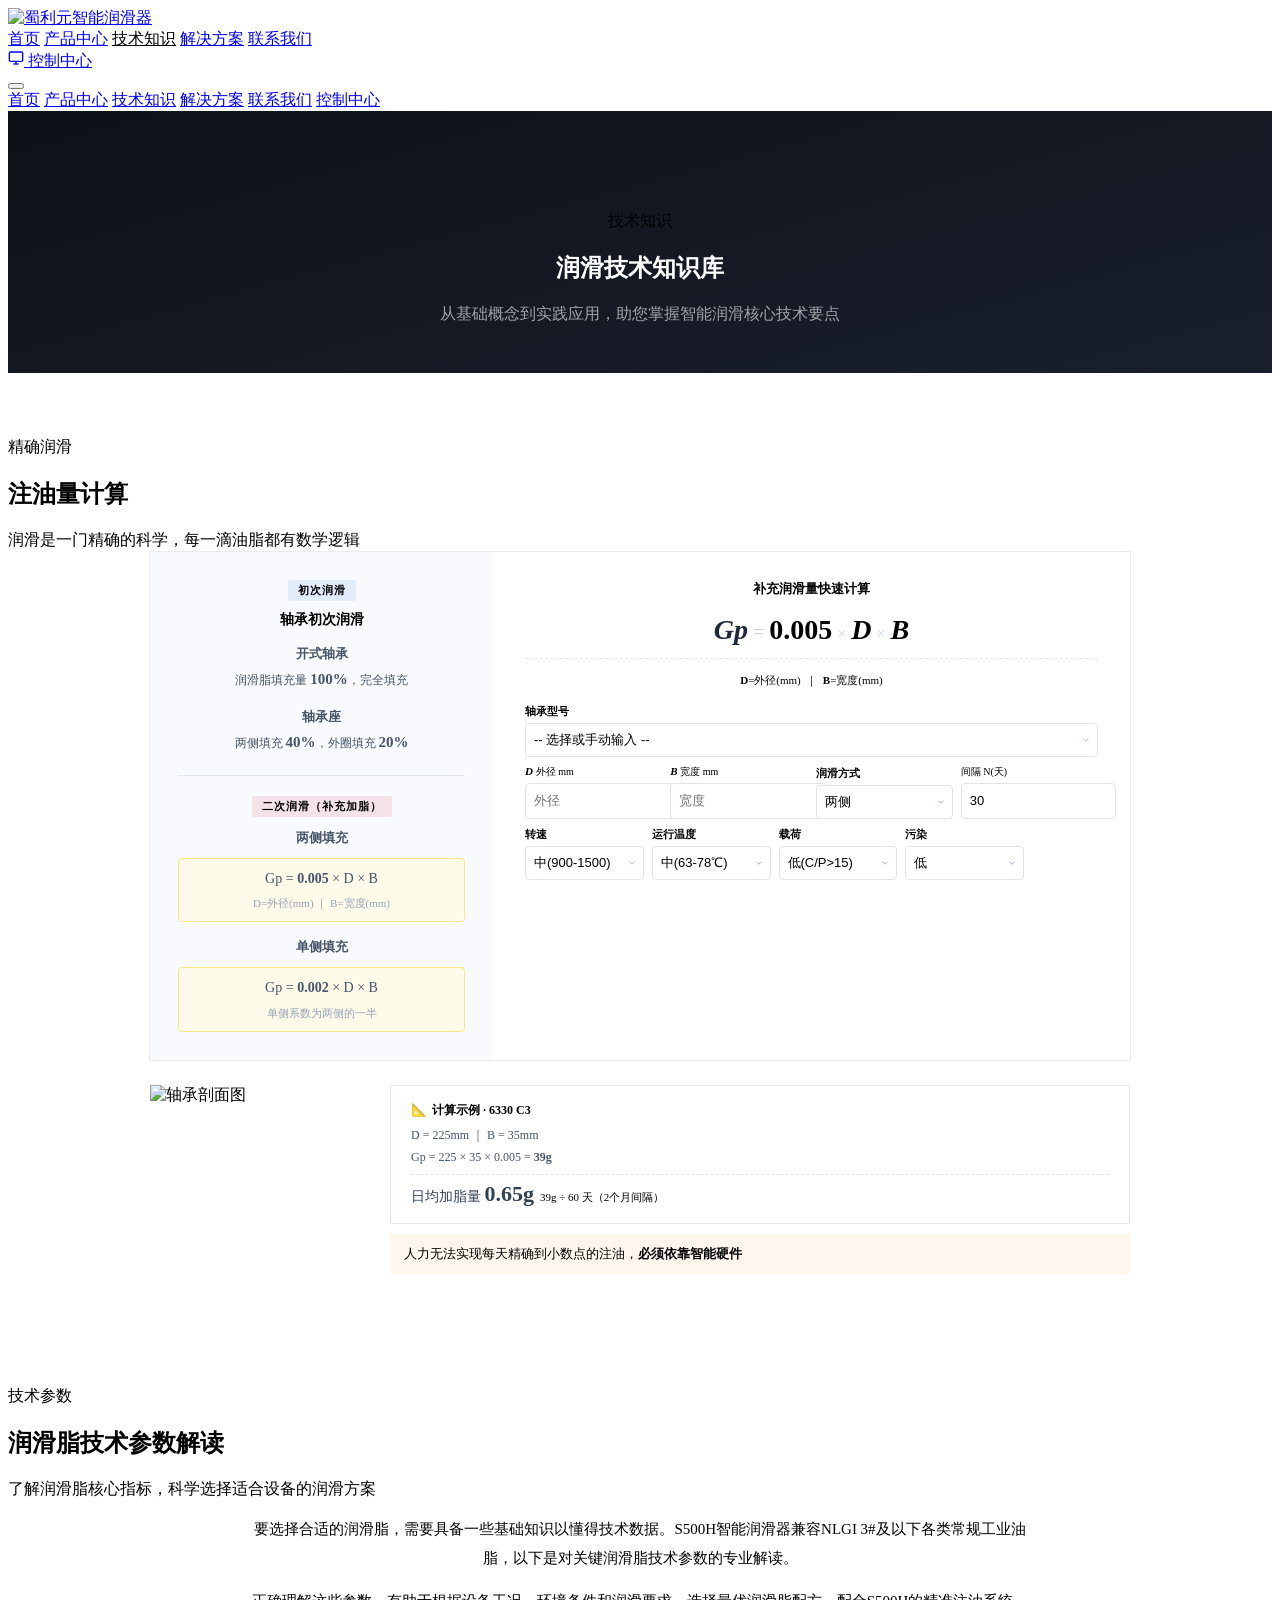
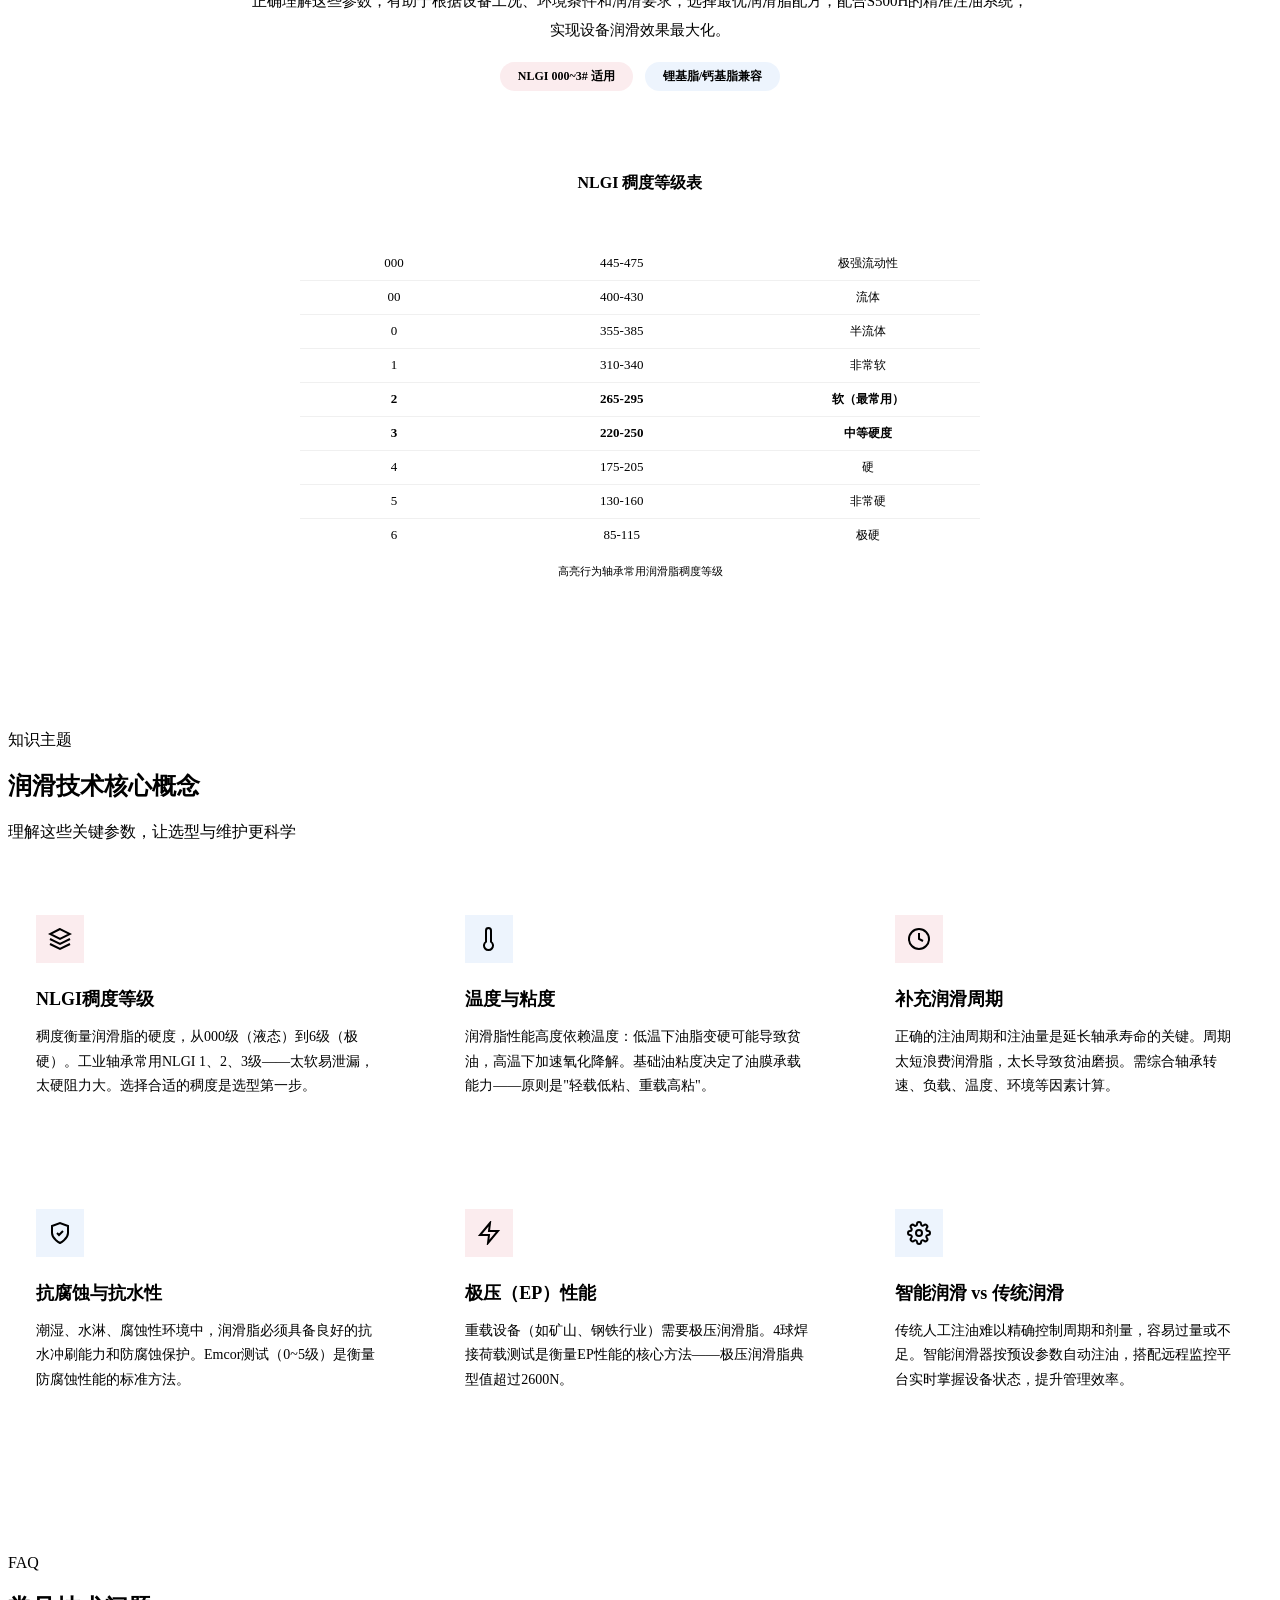
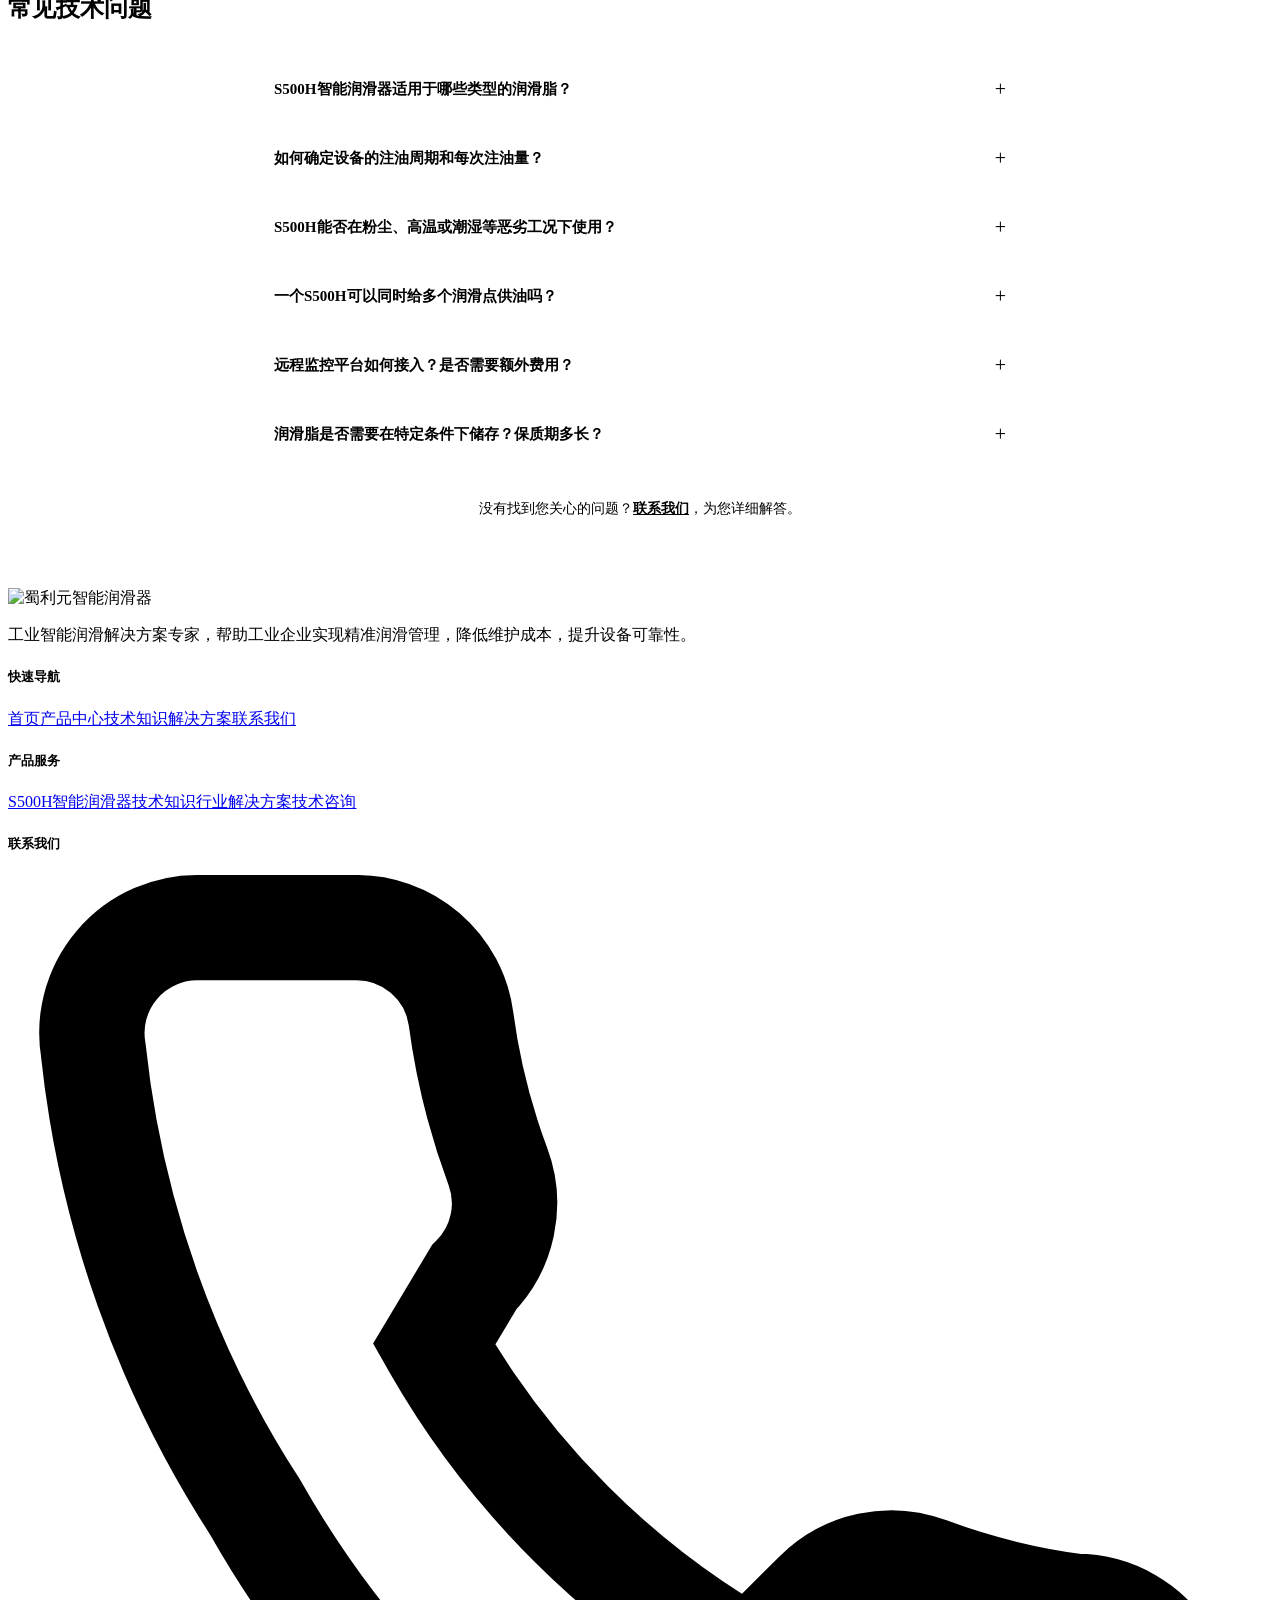
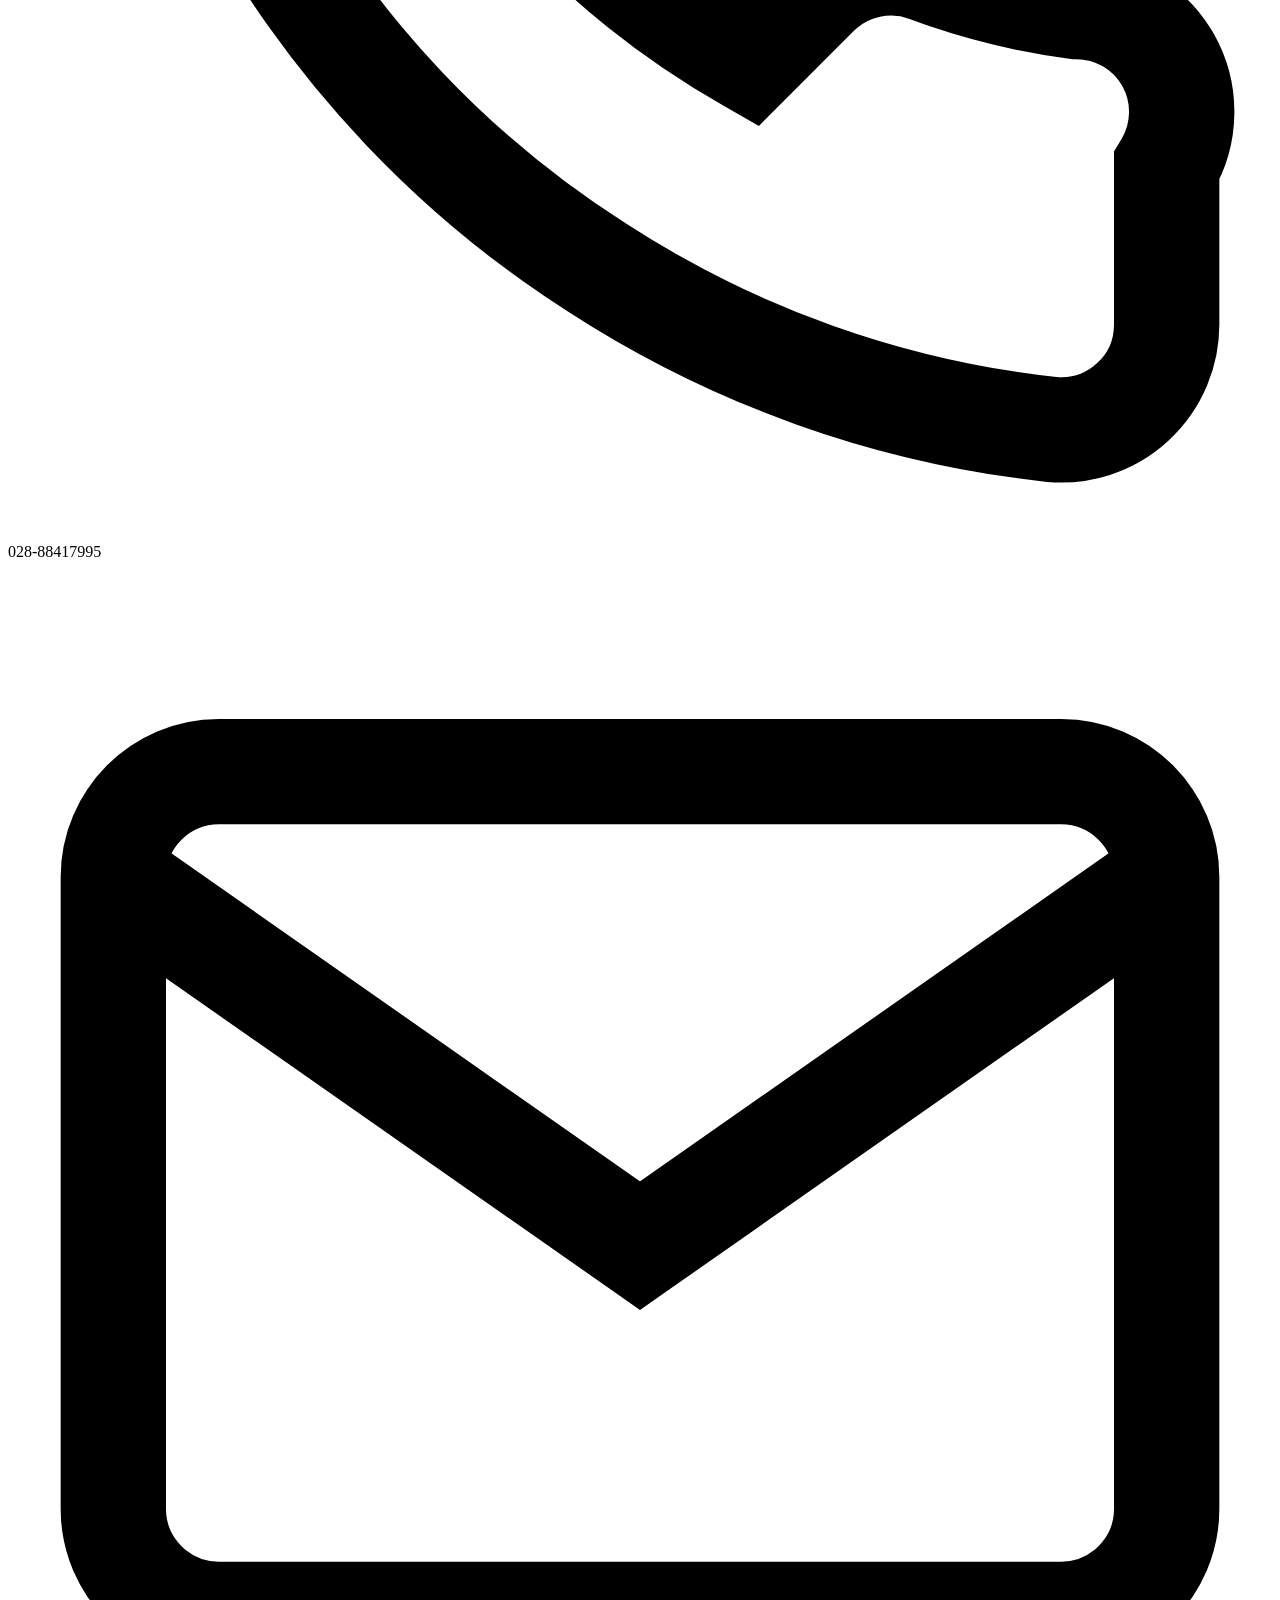
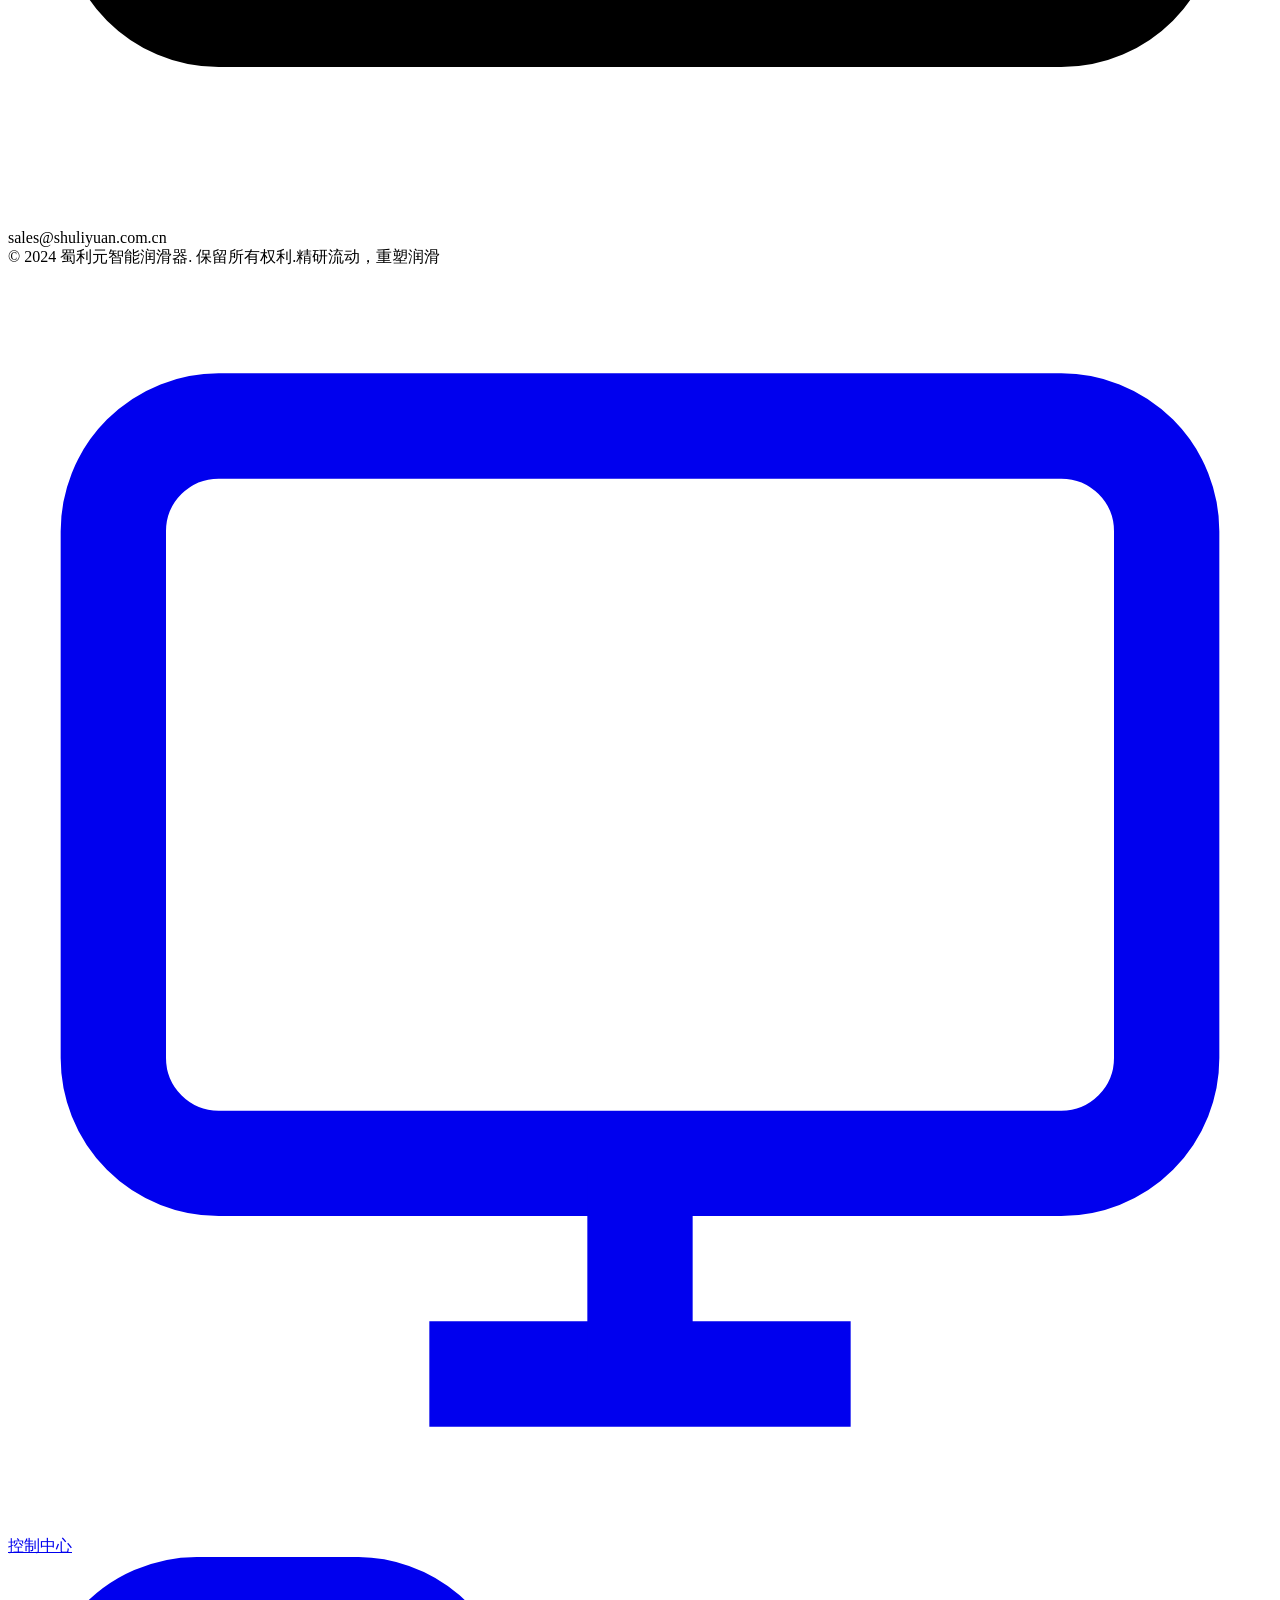
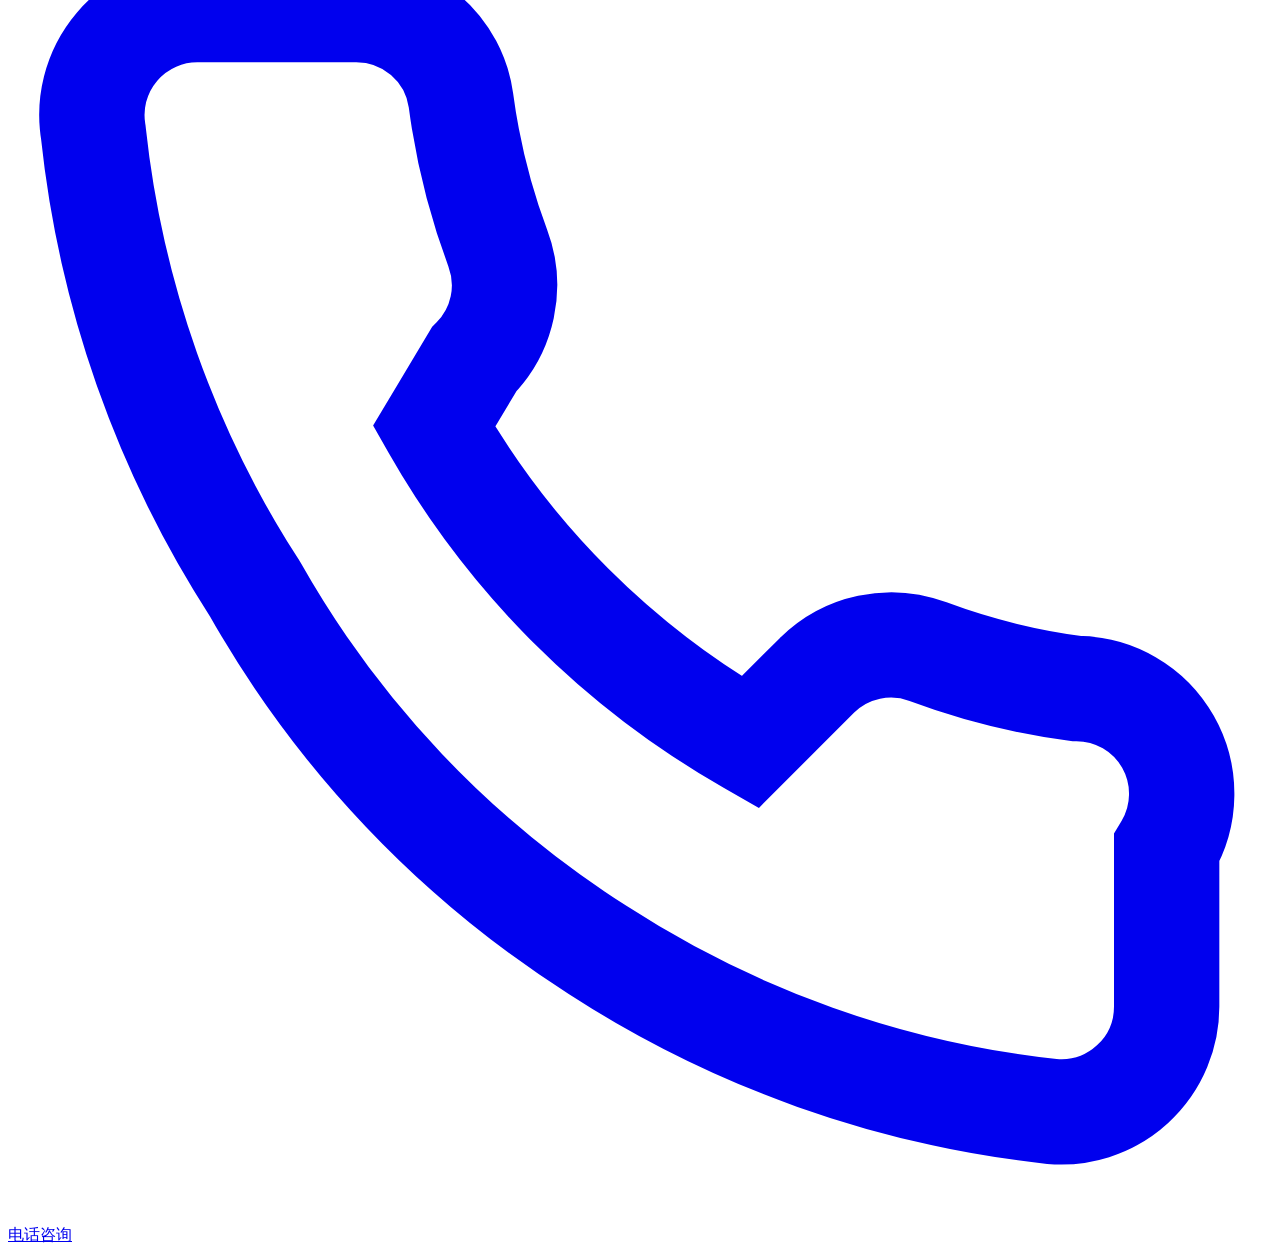
==== knowledge.html @ bf764354 "轴承润滑指导区域：文字排版居中优化，去除卡片样式" ====
<!DOCTYPE html>
<html lang="zh-CN">
<head>
  <meta charset="UTF-8">
  <meta name="viewport" content="width=device-width, initial-scale=1.0">
  <meta name="description" content="蜀利元技术知识 - 工业润滑技术参数解读、选型指南、维护要点，助您深入了解智能润滑">
  <title>技术知识 - 润滑技术解读 | 蜀利元</title>
  <link rel="stylesheet" href="assets/css/style.css">
  <link rel="icon" href="data:image/svg+xml,<svg xmlns='http://www.w3.org/2000/svg' viewBox='0 0 32 32'><rect width='32' height='32' rx='6' fill='%23C41230'/><text y='22' x='5' font-size='18' fill='white' font-weight='bold'>蜀</text></svg>">
  <style>
    .knowledge-hero {
      padding: 100px 0 48px;
      background: linear-gradient(165deg, #0D1117 0%, #1a1f2e 100%);
      text-align: center;
    }
    .knowledge-hero h1 { color: #fff; margin-bottom: 20px; }
    .knowledge-hero h1 span { color: var(--brand-red); }
    .knowledge-hero p { color: rgba(255,255,255,0.6); font-size: 16px; max-width: 600px; margin: 0 auto; }

    .knowledge-grid {
      display: grid;
      grid-template-columns: repeat(3, 1fr);
      gap: 24px;
      margin-top: 48px;
    }
    .knowledge-card {
      background: var(--bg-white);
      border: 1.5px solid var(--border-color);
      border-radius: var(--radius-lg);
      padding: 36px 28px;
      transition: all 300ms;
    }
    .knowledge-card:hover {
      transform: translateY(-4px);
      box-shadow: var(--shadow-lg);
      border-color: transparent;
    }
    .kc-icon {
      width: 48px;
      height: 48px;
      border-radius: var(--radius-md);
      display: flex;
      align-items: center;
      justify-content: center;
      margin-bottom: 20px;
      font-size: 20px;
    }
    .kc-icon.red { background: rgba(196,18,48,0.08); color: var(--brand-red); }
    .kc-icon.blue { background: rgba(30,111,222,0.08); color: var(--brand-blue); }
    .knowledge-card h4 { font-size: 18px; margin-bottom: 10px; }
    .knowledge-card p { font-size: 14px; color: var(--text-muted); line-height: 1.75; }

    .faq-list {
      max-width: 780px;
      margin: 48px auto 0;
    }
    .faq-item {
      background: var(--bg-white);
      border: 1px solid var(--border-color);
      border-radius: var(--radius-md);
      margin-bottom: 10px;
      overflow: hidden;
    }
    .faq-q {
      padding: 18px 24px;
      font-weight: 600;
      font-size: 15px;
      cursor: pointer;
      display: flex;
      align-items: center;
      justify-content: space-between;
      user-select: none;
    }
    .faq-q::after {
      content: '+';
      font-size: 20px;
      color: var(--brand-red);
      font-weight: 400;
      transition: transform 300ms;
    }
    .faq-item.open .faq-q::after { content: '\2212'; }
    .faq-a {
      max-height: 0;
      overflow: hidden;
      transition: max-height 400ms ease, padding 400ms ease;
    }
    .faq-item.open .faq-a { max-height: 300px; padding: 0 24px 20px; }
    .faq-a p { font-size: 14px; color: var(--text-muted); line-height: 1.8; }

    /* 注油量计算 */
    .precision-section { padding: 64px 0 56px; background: var(--bg-white); }
    
    /* === 精准润滑主卡片 === */
    .precision-master {
      max-width: 980px; margin: 0 auto 24px;
      background: #FFF; border: 1px solid #E8ECF2;
      border-radius: var(--radius-lg); overflow: hidden;
      display: grid; grid-template-columns: 35% 1fr;
    }
    /* 左栏：理论区（初次+二次） */
    .pm-theory {
      background: #F8FAFD; padding: 28px 28px;
      display: flex; flex-direction: column; gap: 20px;
    }
    .pm-theory-block { text-align: center; }
    .pm-theory-block .pm-badge {
      display: inline-block; font-size: 11px; font-weight: 700; letter-spacing: 1px;
      padding: 3px 10px; border-radius: 3px; margin-bottom: 10px;
    }
    .pm-badge.blue { background: rgba(30,111,222,0.10); color: var(--brand-blue); }
    .pm-badge.red { background: rgba(196,18,48,0.10); color: var(--brand-red); }
    .pm-theory-block h4 { font-size: 14px; margin: 0 0 14px; color: var(--text-primary); font-weight: 700; }
    .pm-item {
      margin-bottom: 14px; text-align: center;
    }
    .pm-item:last-child { margin-bottom: 0; }
    .pm-dot { display: none; }
    .pm-dot.blue { background: var(--brand-blue); }
    .pm-dot.red { background: var(--brand-red); }
    .pm-item-content { font-size: 12px; color: #475569; line-height: 1.75; }
    .pm-item-content strong { color: var(--text-primary); font-size: 13px; }
    .pm-percent { font-weight: 800; font-size: 15px; }
    .pm-percent.blue { color: var(--brand-blue); }
    .pm-percent.red { color: var(--brand-red); }
    .pm-formula-mini {
      background: #FFFBEB; border: 1px solid #FDE68A;
      border-radius: 4px; padding: 8px 10px; margin: 8px 0 0;
    }
    .pm-formula-mini .m-eq {
      font-family: 'Georgia','Times New Roman',serif; font-size: 14px;
      color: var(--text-primary); margin-bottom: 3px; text-align: center;
    }
    .pm-formula-mini .m-eq span { font-weight: 700; }
    .pm-formula-mini .m-eq .mc { color: var(--brand-red); }
    .pm-formula-mini .m-note { font-size: 11px; color: #94A3B8; text-align: center; }
    .pm-sep { height: 1px; background: #E2E8F0; }

    /* 右栏：计算器 */
    .pm-calc { padding: 28px 32px; }
    .pm-calc .pm-ctitle {
      font-size: 13px; font-weight: 700; color: var(--text-primary);
      margin-bottom: 16px; text-align: center;
    }
    .pm-calc .pm-ctitle span { color: var(--brand-red); }
    .pm-formula {
      display: flex; align-items: baseline; justify-content: center; gap: 5px;
      margin-bottom: 14px; padding-bottom: 12px;
      border-bottom: 1px dashed #E2E8F0;
    }
    .pm-formula .fv {
      font-size: 28px; font-weight: 800; font-family: 'Georgia','Times New Roman',serif;
      font-style: italic; line-height: 1; color: #1E293B;
    }
    .pm-formula .feq { font-size: 20px; color: #CBD5E1; font-weight: 300; }
    .pm-formula .fco { font-size: 28px; font-weight: 800; color: var(--brand-red); font-family: 'Georgia','Times New Roman',serif; }
    .pm-formula .fmu { font-size: 16px; color: #CBD5E1; font-weight: 300; }
    .pm-flabel { font-size: 11px; color: var(--text-muted); text-align: center; margin-bottom: 16px; }
    .pm-flabel i { font-style: normal; font-weight: 700; }
    .pm-flabel .i-d { color: var(--brand-red); }
    .pm-flabel .i-b { color: var(--brand-blue); }
    .pm-calc .calc-row {
      display: flex; gap: 8px; align-items: flex-end; margin-bottom: 8px;
    }
    .pm-calc .calc-field { flex: 1; min-width: 0; }
    .pm-calc .calc-field.wide { flex: 2; }
    .pm-calc .calc-field label {
      display: block; font-size: 11px; font-weight: 600; color: var(--text-secondary);
      margin-bottom: 4px; white-space: nowrap;
    }
    .pm-calc .calc-field label .calc-var { font-style: italic; font-family: 'Georgia','Times New Roman',serif; }
    .pm-calc .calc-var-d { color: var(--brand-red); }
    .pm-calc .calc-var-b { color: var(--brand-blue); }
    .pm-calc .calc-unit { font-size: 10px; color: var(--text-muted); font-weight: 400; }
    .pm-calc .calc-input, .pm-calc .calc-select {
      width: 100%; height: 34px; padding: 0 8px;
      border: 1.5px solid #E0E4EA; border-radius: 4px;
      font-size: 13px; color: var(--text-primary); outline: none;
      transition: border-color 200ms; background: #fff;
      -webkit-appearance: none; appearance: none;
    }
    .pm-calc .calc-select { cursor: pointer; background-image: url("data:image/svg+xml,%3Csvg xmlns='http://www.w3.org/2000/svg' width='10' height='10' viewBox='0 0 24 24' fill='none' stroke='%2394A3B8' stroke-width='2'%3E%3Cpolyline points='6 9 12 15 18 9'/%3E%3C/svg%3E"); background-repeat: no-repeat; background-position: right 6px center; padding-right: 22px; }
    .pm-calc .calc-input:focus, .pm-calc .calc-select:focus { border-color: var(--brand-blue); }
    .pm-calc .calc-input.input-d:focus { border-color: var(--brand-red); }
    .pm-calc .calc-btn {
      height: 34px; padding: 0 20px;
      background: var(--brand-red); color: #fff; border-radius: 4px;
      font-size: 13px; font-weight: 700; cursor: pointer; border: none;
      transition: opacity 200ms; flex-shrink: 0;
    }
    .pm-calc .calc-btn:hover { opacity: 0.9; }
    .pm-calc .calc-result-grid {
      display: grid; grid-template-columns: repeat(3, 1fr); gap: 6px;
      opacity: 0; transform: translateY(6px); transition: all 300ms;
    }
    .pm-calc .calc-result-grid.show { opacity: 1; transform: translateY(0); }
    .pm-calc .calc-res-card {
      background: #F0FDF4; border: 1px solid #BBF7D0;
      border-radius: 4px; padding: 8px 10px; text-align: center;
    }
    .pm-calc .calc-res-card.highlight { background: rgba(196,18,48,0.05); border-color: rgba(196,18,48,0.2); }
    .pm-calc .calc-res-val { font-size: 16px; font-weight: 800; color: #166534; line-height: 1.2; }
    .pm-calc .calc-res-card.highlight .calc-res-val { color: var(--brand-red); }
    .pm-calc .calc-res-label { font-size: 10px; color: var(--text-muted); margin-top: 2px; }
    .pm-calc .calc-res-full {
      display: flex; align-items: center; gap: 10px;
      background: #FFF7ED; border: 1px solid #FED7AA;
      border-radius: 4px; padding: 10px 14px; margin-top: 6px;
    }
    .pm-calc .calc-res-full .calc-res-val { font-size: 18px; color: #C2410C; }

    /* 底部视觉行 */
    .preview-row {
      max-width: 980px; margin: 20px auto 0;
      display: grid; grid-template-columns: 220px 1fr; gap: 20px; align-items: start;
    }
    .preview-row .bearing-img { width: 100%; height: auto; border-radius: var(--radius-md); }
    .preview-info { display: flex; flex-direction: column; gap: 10px; }
    .example-detail {
      background: #FFF; border: 1px solid #E2E8F0;
      border-radius: var(--radius-md); padding: 16px 20px;
    }
    .example-detail .ed-title {
      font-size: 12px; font-weight: 700; color: var(--brand-blue);
      margin-bottom: 6px; display: flex; align-items: center; gap: 5px;
    }
    .ed-title::before { content: '📐'; font-size: 13px; }
    .ed-step {
      font-size: 12px; color: #475569; line-height: 1.7;
      margin-bottom: 2px;
    }
    .ed-step .ed-val { font-weight: 800; color: var(--brand-red); }
    .ed-result {
      margin-top: 6px; padding-top: 6px;
      border-top: 1px dashed #E2E8F0;
      display: flex; align-items: baseline; gap: 6px;
    }
    .ed-result .ed-main { font-size: 14px; color: #334155; }
    .ed-result .ed-main strong { font-size: 22px; font-weight: 800; color: var(--brand-red); }
    .ed-result .ed-sub { font-size: 11px; color: var(--text-muted); }
    .precision-conclusion {
      font-size: 13px; color: var(--text-muted); line-height: 1.6; margin: 0;
      padding: 10px 14px;
      background: #FFF7ED; border-radius: var(--radius-sm);
      border-left: 3px solid var(--brand-red);
    }
    .precision-conclusion span { color: var(--brand-red); font-weight: 700; }

    /* 移动端 */
    @media(max-width:768px){
      .precision-section { padding: 48px 0; }
      .precision-master { grid-template-columns: 1fr; }
      .pm-theory { padding: 20px 18px; display: grid; grid-template-columns: 1fr 1fr; gap: 16px; }
      .pm-sep { display: none; }
      .pm-calc { padding: 18px 16px; }
      .pm-formula .fv, .pm-formula .fco { font-size: 22px; }
      .pm-formula .feq { font-size: 16px; }
      .pm-formula .fmu { font-size: 13px; }
      .preview-row { grid-template-columns: 1fr; gap: 14px; }
      .preview-row .bearing-img { max-width: 200px; margin: 0 auto; }
      .knowledge-grid { grid-template-columns: 1fr; }
      .knowledge-hero { padding: 100px 0 56px; }
      .nlgi-table-wrap { padding: 22px; }
    }
    @media(max-width:640px){
      .precision-section { padding: 40px 0; }
      .pm-theory { grid-template-columns: 1fr; }
      .pm-calc { padding: 16px 12px; }
      .pm-formula .fv, .pm-formula .fco { font-size: 20px; }
      .pm-formula .feq { font-size: 14px; }
      .pm-formula .fmu { font-size: 12px; }
      .grease-intro-text { text-align: left; font-size: 14px; }
      .nlgi-table-wrap { padding: 18px; }
      .nlgi-table { font-size: 12px; }
      .nlgi-table th, .nlgi-table td { padding: 6px 4px; }
      .pm-calc .calc-row { flex-wrap: wrap; gap: 6px; }
      .pm-calc .calc-field { min-width: calc(50% - 3px); }
      .pm-calc .calc-field.wide { min-width: 100%; }
      .pm-calc .calc-btn { width: 100%; margin-top: 2px; }
      .pm-calc .calc-result-grid { grid-template-columns: repeat(2, 1fr); }
      .pm-calc .calc-res-full { flex-direction: column; gap: 3px; text-align: center; }
    }

    /* 润滑脂技术参数解读 */
    .grease-knowledge-section { padding: 56px 0; background: var(--bg-white); }
    .grease-intro-wrap {
      max-width: 780px; margin: 0 auto;
    }
    .grease-intro-text { font-size: 15px; color: var(--text-muted); line-height: 1.9; text-align: center; }
    .grease-intro-text p { margin-bottom: 10px; }
    .grease-intro-text p:last-of-type { margin-bottom: 0; }
    .grease-tags-row {
      display: flex; justify-content: center; gap: 12px; flex-wrap: wrap;
      margin-top: 18px;
    }
    .grease-tag {
      font-size: 12px; font-weight: 600; padding: 6px 18px; border-radius: 20px;
    }
    .grease-tag.red { color: var(--brand-red); background: rgba(196,18,48,0.08); }
    .grease-tag.blue { color: var(--brand-blue); background: rgba(30,111,222,0.08); }
    .nlgi-table-wrap {
      max-width: 680px; margin: 32px auto 0;
      background: var(--bg-gray);
      border-radius: var(--radius-lg);
      padding: 28px;
      box-shadow: var(--shadow-sm);
    }
    .nlgi-table-wrap h4 { font-size: 16px; margin-bottom: 16px; text-align: center; color: var(--text-primary); }
    .nlgi-table { width: 100%; border-collapse: collapse; font-size: 13px; }
    .nlgi-table th { background: var(--brand-red); color: white; padding: 10px 8px; text-align: center; font-weight: 700; font-size: 12px; }
    .nlgi-table th:first-child { border-radius: 6px 0 0 0; }
    .nlgi-table th:last-child { border-radius: 0 6px 0 0; }
    .nlgi-table td { padding: 8px; text-align: center; border-bottom: 1px solid rgba(0,0,0,0.06); background: white; }
    .nlgi-table tr:last-child td { border-bottom: none; }
    .nlgi-table tr:last-child td:first-child { border-radius: 0 0 0 6px; }
    .nlgi-table tr:last-child td:last-child { border-radius: 0 0 6px 0; }
    .nlgi-table .nlgi-highlight { background: rgba(196,18,48,0.06); font-weight: 700; color: var(--brand-red); }
    .nlgi-table .nlgi-appearance { font-size: 12px; color: var(--text-muted); }

    /* 板块间距收紧 */
    .section-pad { padding: 56px 0; }
    .knowledge-grid { margin-top: 36px; }
    .faq-list { margin-top: 36px; }
    @media(max-width:767px){
      .section-pad { padding: 40px 0; }
      .grease-knowledge-section { padding: 36px 0; }
    }
  </style>
</head>
<body>

<div class="scroll-progress" id="scrollProgress"></div>

<!-- ===== 导航栏 ===== -->
<nav class="navbar" id="navbar">
  <div class="navbar-inner">
    <a href="index.html" class="navbar-logo">
      <img src="assets/images/logo.png" alt="蜀利元智能润滑器" class="logo-img" height="40">
    </a>
    <nav class="navbar-nav">
      <a href="index.html" class="nav-link">首页</a>
      <a href="products.html" class="nav-link">产品中心</a>
      <a href="knowledge.html" class="nav-link" style="color:var(--brand-red)">技术知识</a>
      <a href="solutions.html" class="nav-link">解决方案</a>
      <a href="contact.html" class="nav-link">联系我们</a>
    </nav>
    <div class="navbar-cta">
      <a href="http://shuliyuan.com.cn/" target="_blank" class="btn btn-primary">
        <svg width="16" height="16" viewBox="0 0 24 24" fill="none" stroke="currentColor" stroke-width="2"><rect x="2" y="3" width="20" height="14" rx="2"/><line x1="8" y1="21" x2="16" y2="21"/><line x1="12" y1="17" x2="12" y2="21"/></svg>
        控制中心
      </a>
    </div>
    <button class="hamburger" id="hamburger" aria-label="菜单">
      <span></span><span></span><span></span>
    </button>
  </div>
</nav>

<div class="mobile-menu" id="mobileMenu">
  <a href="index.html" class="nav-link">首页</a>
  <a href="products.html" class="nav-link">产品中心</a>
  <a href="knowledge.html" class="nav-link">技术知识</a>
  <a href="solutions.html" class="nav-link">解决方案</a>
  <a href="contact.html" class="nav-link">联系我们</a>
  <a href="http://shuliyuan.com.cn/" target="_blank" class="btn btn-primary">控制中心</a>
</div>

<!-- ===== Hero ===== -->
<section class="knowledge-hero">
  <div class="container">
    <span class="section-label" style="color:var(--brand-red)">技术知识</span>
    <h1>润滑技术<span>知识库</span></h1>
    <p>从基础概念到实践应用，助您掌握智能润滑核心技术要点</p>
  </div>
</section>

<!-- ===== 精确润滑科学 ===== -->
<section class="precision-section">
  <div class="container">
    <div class="section-header fade-up">
      <span class="section-label">精确润滑</span>
      <h2 class="section-title">注油量<span>计算</span></h2>
      <div class="section-divider" style="margin:20px auto 20px"></div>
      <p class="section-subtitle" style="margin:0 auto">润滑是一门精确的科学，每一滴油脂都有数学逻辑</p>
    </div>
    <!-- 主卡片：理论（左）+ 计算器（右） -->
    <div class="precision-master fade-up">
      <!-- 左栏：理论区 -->
      <div class="pm-theory">
        <div class="pm-theory-block">
          <span class="pm-badge blue">初次润滑</span>
          <h4>轴承初次润滑</h4>
          <div class="pm-item">
            <span class="pm-dot blue"></span>
            <div class="pm-item-content">
              <strong>开式轴承</strong><br>
              润滑脂填充量 <span class="pm-percent blue">100%</span>，完全填充
            </div>
          </div>
          <div class="pm-item">
            <span class="pm-dot blue"></span>
            <div class="pm-item-content">
              <strong>轴承座</strong><br>
              两侧填充 <span class="pm-percent blue">40%</span>，外圈填充 <span class="pm-percent blue">20%</span>
            </div>
          </div>
        </div>
        <div class="pm-sep"></div>
        <div class="pm-theory-block">
          <span class="pm-badge red">二次润滑（补充加脂）</span>
          <div class="pm-item">
            <span class="pm-dot red"></span>
            <div class="pm-item-content">
              <strong>两侧填充</strong>
              <div class="pm-formula-mini">
                <div class="m-eq">Gp = <span class="mc">0.005</span> &times; D &times; B</div>
                <div class="m-note">D=外径(mm) ｜ B=宽度(mm)</div>
              </div>
            </div>
          </div>
          <div class="pm-item">
            <span class="pm-dot red"></span>
            <div class="pm-item-content">
              <strong>单侧填充</strong>
              <div class="pm-formula-mini">
                <div class="m-eq">Gp = <span class="mc">0.002</span> &times; D &times; B</div>
                <div class="m-note">单侧系数为两侧的一半</div>
              </div>
            </div>
          </div>
        </div>
      </div>
      <!-- 右栏：计算器 -->
      <div class="pm-calc">
        <div class="pm-ctitle">补充润滑量<span>快速计算</span></div>
        <div class="pm-formula">
          <span class="fv">Gp</span>
          <span class="feq">=</span>
          <span class="fco">0.005</span>
          <span class="fmu">&times;</span>
          <span class="fv" style="color:var(--brand-red)">D</span>
          <span class="fmu">&times;</span>
          <span class="fv" style="color:var(--brand-blue)">B</span>
        </div>
        <p class="pm-flabel"><i class="i-d">D</i>=外径(mm) &nbsp;｜&nbsp; <i class="i-b">B</i>=宽度(mm)</p>
        <div class="calc-row">
          <div class="calc-field wide">
            <label>轴承型号</label>
            <select class="calc-select" id="calcModel" onchange="onModelChange()">
              <option value="">-- 选择或手动输入 --</option>
            </select>
          </div>
        </div>
        <div class="calc-row">
          <div class="calc-field">
            <label><span class="calc-var calc-var-d">D</span> <span class="calc-unit">外径 mm</span></label>
            <input type="number" class="calc-input input-d" id="calcD" placeholder="外径" min="1" step="0.1" oninput="calcGrease()">
          </div>
          <div class="calc-field">
            <label><span class="calc-var calc-var-b">B</span> <span class="calc-unit">宽度 mm</span></label>
            <input type="number" class="calc-input input-b" id="calcB" placeholder="宽度" min="1" step="0.1" oninput="calcGrease()">
          </div>
          <div class="calc-field">
            <label>润滑方式</label>
            <select class="calc-select" id="calcMethod" onchange="calcGrease()">
              <option value="both">两侧</option>
              <option value="one">单侧</option>
            </select>
          </div>
          <div class="calc-field">
            <label><span class="calc-unit">间隔 N(天)</span></label>
            <input type="number" class="calc-input" id="calcN" value="30" min="1" step="1" oninput="calcGrease()">
          </div>
        </div>
        <div class="calc-row">
          <div class="calc-field">
            <label>转速</label>
            <select class="calc-select" id="calcRPM" onchange="calcGrease()">
              <option value="低">低(&lt;900)</option>
              <option value="中" selected>中(900-1500)</option>
              <option value="高">高(1500-2000)</option>
              <option value="很高">很高(&gt;2000)</option>
            </select>
          </div>
          <div class="calc-field">
            <label>运行温度</label>
            <select class="calc-select" id="calcTemp" onchange="calcGrease()">
              <option value="低">低(47-63℃)</option>
              <option value="中" selected>中(63-78℃)</option>
              <option value="高">高(78-93℃)</option>
              <option value="超高">超高(93-107℃)</option>
            </select>
          </div>
          <div class="calc-field">
            <label>载荷</label>
            <select class="calc-select" id="calcLoad" onchange="calcGrease()">
              <option value="低" selected>低(C/P&gt;15)</option>
              <option value="中">中(C/P=8-15)</option>
              <option value="高">高(C/P=4-8)</option>
              <option value="很高">很高(C/P&lt;4)</option>
            </select>
          </div>
          <div class="calc-field">
            <label>污染</label>
            <select class="calc-select" id="calcContam" onchange="calcGrease()">
              <option value="低" selected>低</option>
              <option value="中">中</option>
              <option value="高">高</option>
            </select>
          </div>
          <button class="calc-btn" onclick="calcGrease()">计算</button>
        </div>
        <div class="calc-result-grid" id="calcResultGrid">
          <div class="calc-res-card highlight">
            <div class="calc-res-val" id="calcGpVal">—</div>
            <div class="calc-res-label">每次加脂 Gp (g)</div>
          </div>
          <div class="calc-res-card">
            <div class="calc-res-val" id="calcCoefVal">—</div>
            <div class="calc-res-label">总修正系数</div>
          </div>
          <div class="calc-res-card">
            <div class="calc-res-val" id="calcDailyVal">—</div>
            <div class="calc-res-label">日用量 (g/天)</div>
          </div>
        </div>
        <div class="calc-res-full" id="calcMonthlyRow" style="display:none">
          <span style="font-size:11px;color:var(--text-muted)">建议间隔 <strong id="calcSuggestN" style="color:#C2410C">—</strong>天 ｜ 月用量</span>
          <span class="calc-res-val" id="calcMonthlyVal">—</span> <span style="font-size:11px;color:var(--text-muted)">g/月 (按 <strong id="calcDaysVal">30</strong> 天)</span>
        </div>
      </div>
    </div>
    <!-- 底部：示意图 + 示例 + 结论 -->
    <div class="preview-row fade-up">
      <img src="assets/images/bearing-cross-section.png" alt="轴承剖面图" class="bearing-img">
      <div class="preview-info">
        <div class="example-detail">
          <div class="ed-title">计算示例 · 6330 C3</div>
          <div class="ed-step">D = 225mm ｜ B = 35mm</div>
          <div class="ed-step">Gp = 225 &times; 35 &times; 0.005 = <span class="ed-val">39g</span></div>
          <div class="ed-result">
            <div class="ed-main">日均加脂量 <strong>0.65g</strong></div>
            <div class="ed-sub">39g &divide; 60 天（2个月间隔）</div>
          </div>
        </div>
        <p class="precision-conclusion">人力无法实现每天精确到小数点的注油，<span>必须依靠智能硬件</span></p>
      </div>
    </div>
  </div>
</section>

<!-- ===== 润滑脂技术参数解读 ===== -->
<section class="grease-knowledge-section" style="background:var(--bg-gray)">
  <div class="container">
    <div class="section-header fade-up">
      <span class="section-label">技术参数</span>
      <h2 class="section-title">润滑脂<span>技术参数解读</span></h2>
      <div class="section-divider" style="margin:20px auto 20px"></div>
      <p class="section-subtitle" style="margin:0 auto">了解润滑脂核心指标，科学选择适合设备的润滑方案</p>
    </div>

    <!-- 引言 + NLGI稠度表 -->
    <div class="grease-intro-wrap fade-up">
      <div class="grease-intro-text">
        <p>要选择合适的润滑脂，需要具备一些基础知识以懂得技术数据。S500H智能润滑器兼容NLGI 3#及以下各类常规工业油脂，以下是对关键润滑脂技术参数的专业解读。</p>
        <p>正确理解这些参数，有助于根据设备工况、环境条件和润滑要求，选择最优润滑脂配方，配合S500H的精准注油系统，实现设备润滑效果最大化。</p>
      </div>
      <div class="grease-tags-row">
        <span class="grease-tag red">NLGI 000~3# 适用</span>
        <span class="grease-tag blue">锂基脂/钙基脂兼容</span>
      </div>
    </div>
    <div class="nlgi-table-wrap fade-up">
      <h4>NLGI 稠度等级表</h4>
      <table class="nlgi-table">
        <thead>
          <tr>
            <th>NLGI 编号</th>
            <th>针入度 (10⁻¹mm)</th>
            <th>外观状态</th>
          </tr>
        </thead>
        <tbody>
          <tr><td>000</td><td>445-475</td><td class="nlgi-appearance">极强流动性</td></tr>
          <tr><td>00</td><td>400-430</td><td class="nlgi-appearance">流体</td></tr>
          <tr><td>0</td><td>355-385</td><td class="nlgi-appearance">半流体</td></tr>
          <tr><td>1</td><td>310-340</td><td class="nlgi-appearance">非常软</td></tr>
          <tr class="nlgi-highlight"><td>2</td><td>265-295</td><td class="nlgi-appearance">软（最常用）</td></tr>
          <tr class="nlgi-highlight"><td>3</td><td>220-250</td><td class="nlgi-appearance">中等硬度</td></tr>
          <tr><td>4</td><td>175-205</td><td class="nlgi-appearance">硬</td></tr>
          <tr><td>5</td><td>130-160</td><td class="nlgi-appearance">非常硬</td></tr>
          <tr><td>6</td><td>85-115</td><td class="nlgi-appearance">极硬</td></tr>
        </tbody>
      </table>
      <p style="font-size:11px;color:var(--text-muted);text-align:center;margin-top:12px">高亮行为轴承常用润滑脂稠度等级</p>
    </div>

  </div>
</section>

<!-- ===== 知识主题 ===== -->
<section class="section-pad" style="background:var(--bg-gray)">
  <div class="container">
    <div class="section-header fade-up">
      <span class="section-label">知识主题</span>
      <h2 class="section-title">润滑技术<span>核心概念</span></h2>
      <div class="section-divider" style="margin:20px auto 20px"></div>
      <p class="section-subtitle" style="margin:0 auto">理解这些关键参数，让选型与维护更科学</p>
    </div>

    <div class="knowledge-grid fade-up">
      <div class="knowledge-card">
        <div class="kc-icon red">
          <svg viewBox="0 0 24 24" fill="none" stroke="currentColor" stroke-width="2" width="24" height="24"><path d="M12 2L2 7l10 5 10-5-10-5z"/><path d="M2 17l10 5 10-5"/><path d="M2 12l10 5 10-5"/></svg>
        </div>
        <h4>NLGI稠度等级</h4>
        <p>稠度衡量润滑脂的硬度，从000级（液态）到6级（极硬）。工业轴承常用NLGI 1、2、3级——太软易泄漏，太硬阻力大。选择合适的稠度是选型第一步。</p>
      </div>

      <div class="knowledge-card">
        <div class="kc-icon blue">
          <svg viewBox="0 0 24 24" fill="none" stroke="currentColor" stroke-width="2" width="24" height="24"><path d="M14 14.76V3.5a2.5 2.5 0 0 0-5 0v11.26a4.5 4.5 0 1 0 5 0z"/></svg>
        </div>
        <h4>温度与粘度</h4>
        <p>润滑脂性能高度依赖温度：低温下油脂变硬可能导致贫油，高温下加速氧化降解。基础油粘度决定了油膜承载能力——原则是"轻载低粘、重载高粘"。</p>
      </div>

      <div class="knowledge-card">
        <div class="kc-icon red">
          <svg viewBox="0 0 24 24" fill="none" stroke="currentColor" stroke-width="2" width="24" height="24"><circle cx="12" cy="12" r="10"/><polyline points="12 6 12 12 16 14"/></svg>
        </div>
        <h4>补充润滑周期</h4>
        <p>正确的注油周期和注油量是延长轴承寿命的关键。周期太短浪费润滑脂，太长导致贫油磨损。需综合轴承转速、负载、温度、环境等因素计算。</p>
      </div>

      <div class="knowledge-card">
        <div class="kc-icon blue">
          <svg viewBox="0 0 24 24" fill="none" stroke="currentColor" stroke-width="2" width="24" height="24"><path d="M12 22s8-4 8-10V5l-8-3-8 3v7c0 6 8 10 8 10z"/><path d="M9 12l2 2 4-4"/></svg>
        </div>
        <h4>抗腐蚀与抗水性</h4>
        <p>潮湿、水淋、腐蚀性环境中，润滑脂必须具备良好的抗水冲刷能力和防腐蚀保护。Emcor测试（0~5级）是衡量防腐蚀性能的标准方法。</p>
      </div>

      <div class="knowledge-card">
        <div class="kc-icon red">
          <svg viewBox="0 0 24 24" fill="none" stroke="currentColor" stroke-width="2" width="24" height="24"><polygon points="13 2 3 14 12 14 11 22 21 10 12 10 13 2"/></svg>
        </div>
        <h4>极压（EP）性能</h4>
        <p>重载设备（如矿山、钢铁行业）需要极压润滑脂。4球焊接荷载测试是衡量EP性能的核心方法——极压润滑脂典型值超过2600N。</p>
      </div>

      <div class="knowledge-card">
        <div class="kc-icon blue">
          <svg viewBox="0 0 24 24" fill="none" stroke="currentColor" stroke-width="2" width="24" height="24"><circle cx="12" cy="12" r="3"/><path d="M19.4 15a1.65 1.65 0 0 0 .33 1.82l.06.06a2 2 0 0 1-2.83 2.83l-.06-.06a1.65 1.65 0 0 0-1.82-.33 1.65 1.65 0 0 0-1 1.51V21a2 2 0 0 1-4 0v-.09A1.65 1.65 0 0 0 9 19.4a1.65 1.65 0 0 0-1.82.33l-.06.06a2 2 0 0 1-2.83-2.83l.06-.06A1.65 1.65 0 0 0 4.68 15a1.65 1.65 0 0 0-1.51-1H3a2 2 0 0 1 0-4h.09A1.65 1.65 0 0 0 4.6 9a1.65 1.65 0 0 0-.33-1.82l-.06-.06a2 2 0 0 1 2.83-2.83l.06.06A1.65 1.65 0 0 0 9 4.68a1.65 1.65 0 0 0 1-1.51V3a2 2 0 0 1 4 0v.09a1.65 1.65 0 0 0 1 1.51 1.65 1.65 0 0 0 1.82-.33l.06-.06a2 2 0 0 1 2.83 2.83l-.06.06A1.65 1.65 0 0 0 19.4 9a1.65 1.65 0 0 0 1.51 1H21a2 2 0 0 1 0 4h-.09a1.65 1.65 0 0 0-1.51 1z"/></svg>
        </div>
        <h4>智能润滑 vs 传统润滑</h4>
        <p>传统人工注油难以精确控制周期和剂量，容易过量或不足。智能润滑器按预设参数自动注油，搭配远程监控平台实时掌握设备状态，提升管理效率。</p>
      </div>
    </div>
  </div>
</section>

<!-- ===== 常见问题 FAQ ===== -->
<section class="section-pad" style="background:var(--bg-white)">
  <div class="container">
    <div class="section-header fade-up">
      <span class="section-label">FAQ</span>
      <h2 class="section-title">常见<span>技术问题</span></h2>
      <div class="section-divider" style="margin:20px auto 20px"></div>
    </div>

    <div class="faq-list fade-up">
      <div class="faq-item">
        <div class="faq-q">S500H智能润滑器适用于哪些类型的润滑脂？</div>
        <div class="faq-a"><p>S500H兼容NLGI 000#~3#的各类常规工业润滑脂，包括锂基脂、钙基脂、复合锂基脂、聚脲脂等。最大输出压力达10Bar，能够轻松应对中高稠度润滑脂的输送。建议使用前进行润滑脂兼容性测试。</p></div>
      </div>
      <div class="faq-item">
        <div class="faq-q">如何确定设备的注油周期和每次注油量？</div>
        <div class="faq-a"><p>注油周期和注油量需根据轴承类型、转速、负载、工作温度等因素综合计算。通常原则是：高温高负载工况缩短注油周期，低速重载适当增加单次注油量。可联系我们的技术团队获取针对您设备的精确润滑方案。</p></div>
      </div>
      <div class="faq-item">
        <div class="faq-q">S500H能否在粉尘、高温或潮湿等恶劣工况下使用？</div>
        <div class="faq-a"><p>可以。S500H采用IP65防护等级设计，具备优良的防尘防水能力。工作温度范围-20°C至+60°C（配合合适润滑脂可扩展）。对于极端工况（如钢厂高温区），建议联系我们获取针对性的安装和保护方案。</p></div>
      </div>
      <div class="faq-item">
        <div class="faq-q">一个S500H可以同时给多个润滑点供油吗？</div>
        <div class="faq-a"><p>S500H设计为单点润滑器。如需同时润滑多个点位，可通过配置分配器（递进式或容积式）实现多点供油。具体方案需评估各润滑点的阻力差异、距离等因素，建议联系我们进行系统设计。</p></div>
      </div>
      <div class="faq-item">
        <div class="faq-q">远程监控平台如何接入？是否需要额外费用？</div>
        <div class="faq-a"><p>S500H内置4G通信模组，设备通电后自动连接云平台。您通过Web端或手机APP即可查看设备运行状态、历史数据、告警信息等。平台基础功能免费使用，高级分析功能可根据需求开通。</p></div>
      </div>
      <div class="faq-item">
        <div class="faq-q">润滑脂是否需要在特定条件下储存？保质期多长？</div>
        <div class="faq-a"><p>润滑脂应储存在阴凉干燥处，避免阳光直射和极端温度，推荐储存温度0°C~40°C。不同配方润滑脂保质期不同，一般在1~5年之间。过期的润滑脂可能发生分油、氧化、稠度变化等问题，使用前建议检查外观和状态。</p></div>
      </div>
    </div>

    <p style="text-align:center;margin-top:36px;color:var(--text-muted);font-size:14px">没有找到您关心的问题？<a href="contact.html" style="color:var(--brand-red);font-weight:600">联系我们</a>，为您详细解答。</p>
  </div>
</section>

<!-- Footer -->
<footer class="footer">
  <div class="container">
    <div class="footer-grid">
      <div class="footer-brand">
        <div class="footer-logo navbar-logo">
          <img src="assets/images/logo.png" alt="蜀利元智能润滑器" class="logo-img" height="40">
        </div>
        <p class="footer-desc">工业智能润滑解决方案专家，帮助工业企业实现精准润滑管理，降低维护成本，提升设备可靠性。</p>
      </div>
      <div class="footer-col"><h5>快速导航</h5><div class="footer-links"><a href="index.html">首页</a><a href="products.html">产品中心</a><a href="knowledge.html">技术知识</a><a href="solutions.html">解决方案</a><a href="contact.html">联系我们</a></div></div>
      <div class="footer-col"><h5>产品服务</h5><div class="footer-links"><a href="products.html">S500H智能润滑器</a><a href="knowledge.html">技术知识</a><a href="solutions.html">行业解决方案</a><a href="contact.html">技术咨询</a></div></div>
      <div class="footer-col"><h5>联系我们</h5><div class="footer-contact"><div class="contact-item"><svg viewBox="0 0 24 24" fill="none" stroke="currentColor" stroke-width="2"><path d="M22 16.92v3a2 2 0 0 1-2.18 2 19.79 19.79 0 0 1-8.63-3.07A19.5 19.5 0 0 1 4.69 12a19.79 19.79 0 0 1-3.07-8.67A2 2 0 0 1 3.6 1h3a2 2 0 0 1 2 1.72 12.84 12.84 0 0 0 .7 2.81 2 2 0 0 1-.45 2.11L8.09 8.91a16 16 0 0 0 6 6l1.27-1.27a2 2 0 0 1 2.11-.45 12.84 12.84 0 0 0 2.81.7A2 2 0 0 1 22 16.92z"/></svg><span>028-88417995</span></div><div class="contact-item"><svg viewBox="0 0 24 24" fill="none" stroke="currentColor" stroke-width="2"><path d="M4 4h16c1.1 0 2 .9 2 2v12c0 1.1-.9 2-2 2H4c-1.1 0-2-.9-2-2V6c0-1.1.9-2 2-2z"/><polyline points="22,6 12,13 2,6"/></svg><span>sales@shuliyuan.com.cn</span></div></div></div>
    </div>
    <div class="footer-bottom"><span>&copy; 2024 蜀利元智能润滑器. 保留所有权利.</span><span>精研流动，重塑润滑</span></div>
  </div>
</footer>

<div class="float-consult">
  <a href="http://shuliyuan.com.cn/" target="_blank" class="float-btn"><svg viewBox="0 0 24 24" fill="none" stroke="currentColor" stroke-width="2"><rect x="2" y="3" width="20" height="14" rx="2"/><line x1="8" y1="21" x2="16" y2="21"/><line x1="12" y1="17" x2="12" y2="21"/></svg><span class="float-tooltip">控制中心</span></a>
  <a href="tel:02888417995" class="float-btn blue"><svg viewBox="0 0 24 24" fill="none" stroke="currentColor" stroke-width="2"><path d="M22 16.92v3a2 2 0 0 1-2.18 2 19.79 19.79 0 0 1-8.63-3.07A19.5 19.5 0 0 1 4.69 12a19.79 19.79 0 0 1-3.07-8.67A2 2 0 0 1 3.6 1h3a2 2 0 0 1 2 1.72 12.84 12.84 0 0 0 .7 2.81 2 2 0 0 1-.45 2.11L8.09 8.91a16 16 0 0 0 6 6l1.27-1.27a2 2 0 0 1 2.11-.45 12.84 12.84 0 0 0 2.81.7A2 2 0 0 1 22 16.92z"/></svg><span class="float-tooltip">电话咨询</span></a>
</div>

<script src="assets/js/main.js"></script>
<script>
document.querySelectorAll('.faq-q').forEach(q => {
  q.addEventListener('click', () => {
    q.parentElement.classList.toggle('open');
  });
});

/* ========== 轴承型号数据库 ========== */
const bearingDB = {
  "6000":{D:26,B:8},"6001":{D:28,B:8},"6002":{D:32,B:9},"6003":{D:35,B:10},
  "6004":{D:42,B:12},"6005":{D:47,B:12},"6006":{D:55,B:13},"6007":{D:62,B:14},
  "6008":{D:68,B:15},"6009":{D:75,B:16},"6010":{D:80,B:16},"6011":{D:90,B:18},
  "6012":{D:95,B:18},"6013":{D:100,B:18},"6014":{D:110,B:20},"6015":{D:115,B:20},
  "6016":{D:125,B:22},"6017":{D:130,B:22},"6018":{D:140,B:24},"6019":{D:145,B:24},
  "6020":{D:150,B:24},
  "6200":{D:30,B:9},"6201":{D:32,B:10},"6202":{D:35,B:11},"6203":{D:40,B:12},
  "6204":{D:47,B:14},"6205":{D:52,B:15},"6206":{D:62,B:16},"6207":{D:72,B:17},
  "6208":{D:80,B:18},"6209":{D:85,B:19},"6210":{D:90,B:20},"6211":{D:100,B:21},
  "6212":{D:110,B:22},"6213":{D:120,B:23},"6214":{D:125,B:24},"6215":{D:130,B:25},
  "6216":{D:140,B:26},"6217":{D:150,B:28},"6218":{D:160,B:30},"6219":{D:170,B:32},
  "6220":{D:180,B:34},
  "6300":{D:35,B:11},"6301":{D:37,B:12},"6302":{D:40,B:12},"6303":{D:47,B:14},
  "6304":{D:52,B:15},"6305":{D:62,B:17},"6306":{D:72,B:19},"6307":{D:80,B:21},
  "6308":{D:90,B:23},"6309":{D:100,B:25},"6310":{D:110,B:27},"6311":{D:120,B:29},
  "6312":{D:130,B:31},"6313":{D:140,B:33},"6314":{D:150,B:35},"6315":{D:160,B:37},
  "6316":{D:170,B:39},"6317":{D:180,B:41},"6318":{D:190,B:43},"6319":{D:200,B:45},
  "6320":{D:215,B:47},
  "6403":{D:62,B:17},"6404":{D:72,B:19},"6405":{D:80,B:21},"6406":{D:90,B:23},
  "6407":{D:100,B:25},"6408":{D:110,B:27},"6409":{D:120,B:29},"6410":{D:130,B:31},
  "6411":{D:140,B:33},"6412":{D:150,B:35},"6413":{D:160,B:37},"6414":{D:175,B:41},
  "6415":{D:190,B:45},"6416":{D:200,B:48},"6417":{D:210,B:52},"6418":{D:225,B:56},
  "7200":{D:35,B:11},"7201":{D:37,B:12},"7202":{D:40,B:12},"7203":{D:47,B:14},
  "7204":{D:52,B:15},"7205":{D:62,B:17},"7206":{D:72,B:19},"7207":{D:80,B:21},
  "7208":{D:90,B:23},"7209":{D:100,B:25},"7210":{D:110,B:27},"7211":{D:120,B:29},
  "7212":{D:130,B:31},"7213":{D:140,B:33},"7214":{D:150,B:35},"7215":{D:160,B:37},
  "7216":{D:170,B:39},"7217":{D:180,B:41},"7218":{D:190,B:43},"7219":{D:200,B:45},
  "7220":{D:215,B:47},
  "N202":{D:35,B:11},"N203":{D:40,B:12},"N204":{D:47,B:14},"N205":{D:52,B:15},
  "N206":{D:62,B:16},"N207":{D:72,B:17},"N208":{D:80,B:18},"N209":{D:85,B:19},
  "N210":{D:90,B:20},"N211":{D:100,B:21},"N212":{D:110,B:22},"N213":{D:120,B:23},
  "N214":{D:125,B:24},"N215":{D:130,B:25},"N216":{D:140,B:26},"N217":{D:150,B:28},
  "N218":{D:160,B:30},"N219":{D:170,B:32},"N220":{D:180,B:34},
  "NU202":{D:35,B:11},"NU203":{D:40,B:12},"NU204":{D:47,B:14},"NU205":{D:52,B:15},
  "NU206":{D:62,B:16},"NU207":{D:72,B:17},"NU208":{D:80,B:18},"NU209":{D:85,B:19},
  "NU210":{D:90,B:20},"NU211":{D:100,B:21},"NU212":{D:110,B:22},"NU213":{D:120,B:23},
  "NU214":{D:125,B:24},"NU215":{D:130,B:25},"NU216":{D:140,B:26},"NU217":{D:150,B:28},
  "NU218":{D:160,B:30},"NU219":{D:170,B:32},"NU220":{D:180,B:34},
  "1200":{D:30,B:9},"1201":{D:32,B:10},"1202":{D:35,B:11},"1203":{D:40,B:12},
  "1204":{D:47,B:14},"1205":{D:52,B:15},"1206":{D:62,B:16},"1207":{D:72,B:17},
  "1208":{D:80,B:18},"1209":{D:85,B:19},"1210":{D:90,B:20},"1211":{D:100,B:21},
  "1212":{D:110,B:22},"1213":{D:120,B:23},"1214":{D:125,B:24},"1215":{D:130,B:25},
  "1216":{D:140,B:26},"1217":{D:150,B:28},"1218":{D:160,B:30},"1219":{D:170,B:32},
  "1220":{D:180,B:34},
  "22205":{D:52,B:18},"22206":{D:62,B:20},"22207":{D:72,B:23},"22208":{D:80,B:23},
  "22209":{D:85,B:23},"22210":{D:90,B:23},"22211":{D:100,B:25},"22212":{D:110,B:28},
  "22213":{D:120,B:31},"22214":{D:125,B:31},"22215":{D:130,B:31},"22216":{D:140,B:33},
  "22217":{D:150,B:36},"22218":{D:160,B:40},"22219":{D:170,B:43},"22220":{D:180,B:46},
  "22308":{D:90,B:33},"22309":{D:100,B:36},"22310":{D:110,B:40},"22311":{D:120,B:43},
  "22312":{D:130,B:46},"22313":{D:140,B:48},"22314":{D:150,B:51},"22315":{D:160,B:55},
  "22316":{D:170,B:58},"22317":{D:180,B:60},"22318":{D:190,B:64},"22319":{D:200,B:67},
  "22320":{D:215,B:73},
  "30203":{D:40,B:14},"30204":{D:47,B:15},"30205":{D:52,B:17},"30206":{D:62,B:17},
  "30207":{D:72,B:18},"30208":{D:80,B:20},"30209":{D:85,B:21},"30210":{D:90,B:22},
  "30211":{D:100,B:23},"30212":{D:110,B:24},"30213":{D:120,B:26},"30214":{D:125,B:27},
  "30215":{D:130,B:28},"30216":{D:140,B:29},"30217":{D:150,B:31},"30218":{D:160,B:33},
  "30219":{D:170,B:35},"30220":{D:180,B:37},
  "32204":{D:47,B:19},"32205":{D:52,B:19},"32206":{D:62,B:21},"32207":{D:72,B:24},
  "32208":{D:80,B:25},"32209":{D:85,B:26},"32210":{D:90,B:24},"32211":{D:100,B:27},
  "32212":{D:110,B:30},"32213":{D:120,B:33},"32214":{D:125,B:34},"32215":{D:130,B:35},
  "32216":{D:140,B:37},"32217":{D:150,B:40},"32218":{D:160,B:43},"32219":{D:170,B:46},
  "32220":{D:180,B:49},
  "51100":{D:26,B:9},"51101":{D:28,B:9},"51102":{D:30,B:9},"51103":{D:35,B:10},
  "51104":{D:40,B:11},"51105":{D:42,B:11},"51106":{D:47,B:12},"51107":{D:52,B:12},
  "51108":{D:60,B:13},"51109":{D:68,B:15},"51110":{D:70,B:14},"51111":{D:78,B:16},
  "51112":{D:85,B:17},"51113":{D:90,B:18},"51114":{D:95,B:18},"51115":{D:100,B:19},
  "51116":{D:110,B:19},"51117":{D:120,B:19},"51118":{D:125,B:22},"51120":{D:150,B:25},
  "6330":{D:320,B:65},"6330 C3":{D:320,B:65},
  "32008":{D:68,B:19},"32010":{D:80,B:21},
  "NUP312":{D:130,B:34},"NJ312":{D:130,B:31},
  "23144":{D:370,B:120},"23244":{D:400,B:144},
  "24044":{D:340,B:118},"24144":{D:360,B:150},
  "22244":{D:400,B:108},"22344":{D:420,B:140}
};

// 修正系数表
const tempMap = {"低":0.8,"中":1.0,"高":1.8,"超高":3.0};
const loadMap = {"低":1.0,"中":1.7,"高":2.5,"很高":5.0};
const contamMap = {"低":1.0,"中":1.10,"高":1.25};
const rpmMap = {"低":0.5,"中":1.0,"高":1.25,"很高":2.0};

// 当月天数
const now = new Date();
const monthDays = new Date(now.getFullYear(), now.getMonth()+1, 0).getDate();
document.getElementById('calcDaysVal').textContent = monthDays;

// 填充轴承型号下拉
(function(){
  const sel = document.getElementById('calcModel');
  const keys = Object.keys(bearingDB).sort();
  keys.forEach(k => {
    const op = document.createElement('option');
    op.value = k; op.text = k;
    sel.appendChild(op);
  });
})();

function onModelChange(){
  const v = document.getElementById('calcModel').value;
  if (bearingDB[v]) {
    document.getElementById('calcD').value = bearingDB[v].D;
    document.getElementById('calcB').value = bearingDB[v].B;
  }
  calcGrease();
}

function calcGrease() {
  const grid = document.getElementById('calcResultGrid');
  const monthlyRow = document.getElementById('calcMonthlyRow');
  const d = parseFloat(document.getElementById('calcD').value);
  const b = parseFloat(document.getElementById('calcB').value);
  if (isNaN(d) || isNaN(b) || d <= 0 || b <= 0) {
    grid.classList.remove('show');
    monthlyRow.style.display = 'none';
    return;
  }
  const method = document.getElementById('calcMethod').value;
  const N = Math.max(1, parseInt(document.getElementById('calcN').value) || 30);
  const k = (method === 'both') ? 0.005 : 0.002;
  const Gp = k * d * b;

  const tempC = tempMap[document.getElementById('calcTemp').value] || 1;
  const rpmC = rpmMap[document.getElementById('calcRPM').value] || 1;
  const loadC = loadMap[document.getElementById('calcLoad').value] || 1;
  const contC = contamMap[document.getElementById('calcContam').value] || 1;
  const totalCoef = tempC * rpmC * loadC * contC;

  const dailyUse = (Gp / N) * totalCoef;
  const Nsuggest = Math.max(1, Math.round(N / totalCoef));
  const monthly = dailyUse * monthDays;

  document.getElementById('calcGpVal').textContent = Gp.toFixed(2);
  document.getElementById('calcCoefVal').textContent = totalCoef.toFixed(3);
  document.getElementById('calcDailyVal').textContent = dailyUse.toFixed(3);
  document.getElementById('calcSuggestN').textContent = Nsuggest;
  document.getElementById('calcMonthlyVal').textContent = monthly.toFixed(2);

  grid.classList.add('show');
  monthlyRow.style.display = 'flex';
}
</script>
</body>
</html>
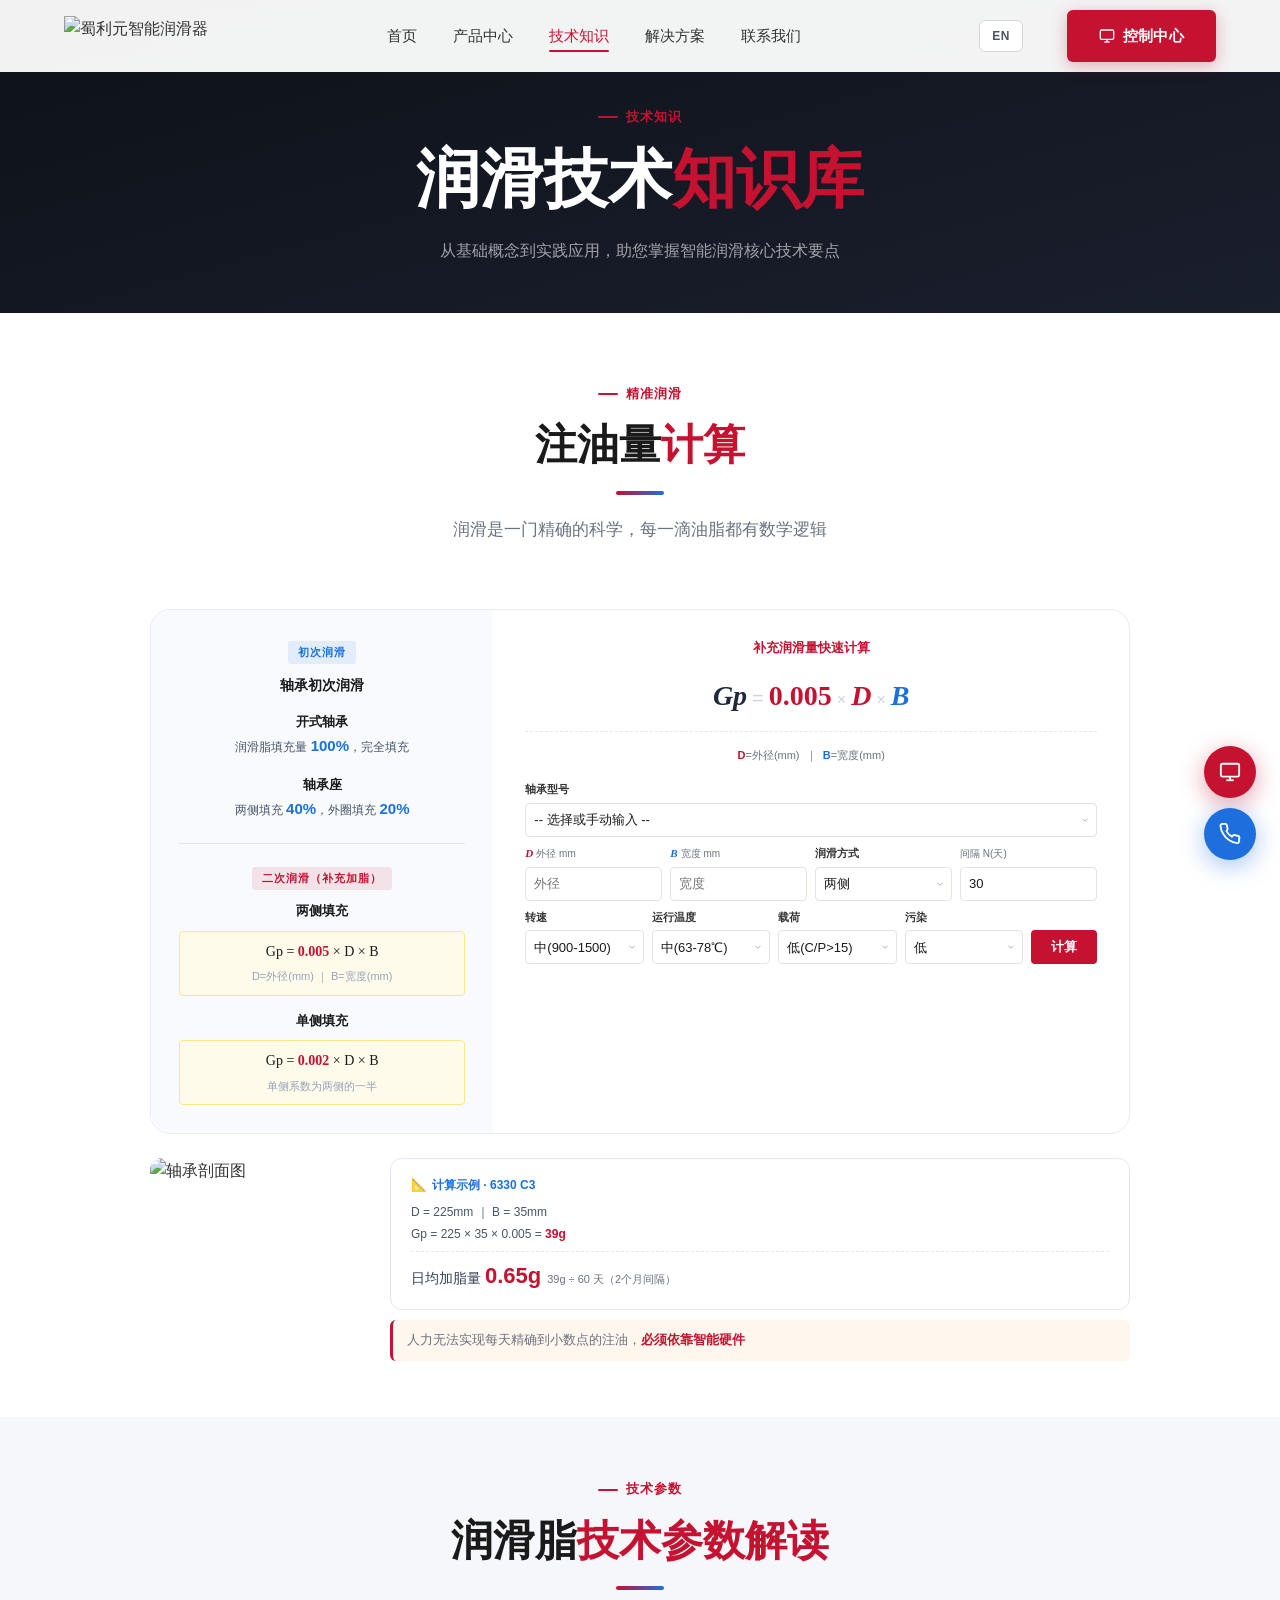
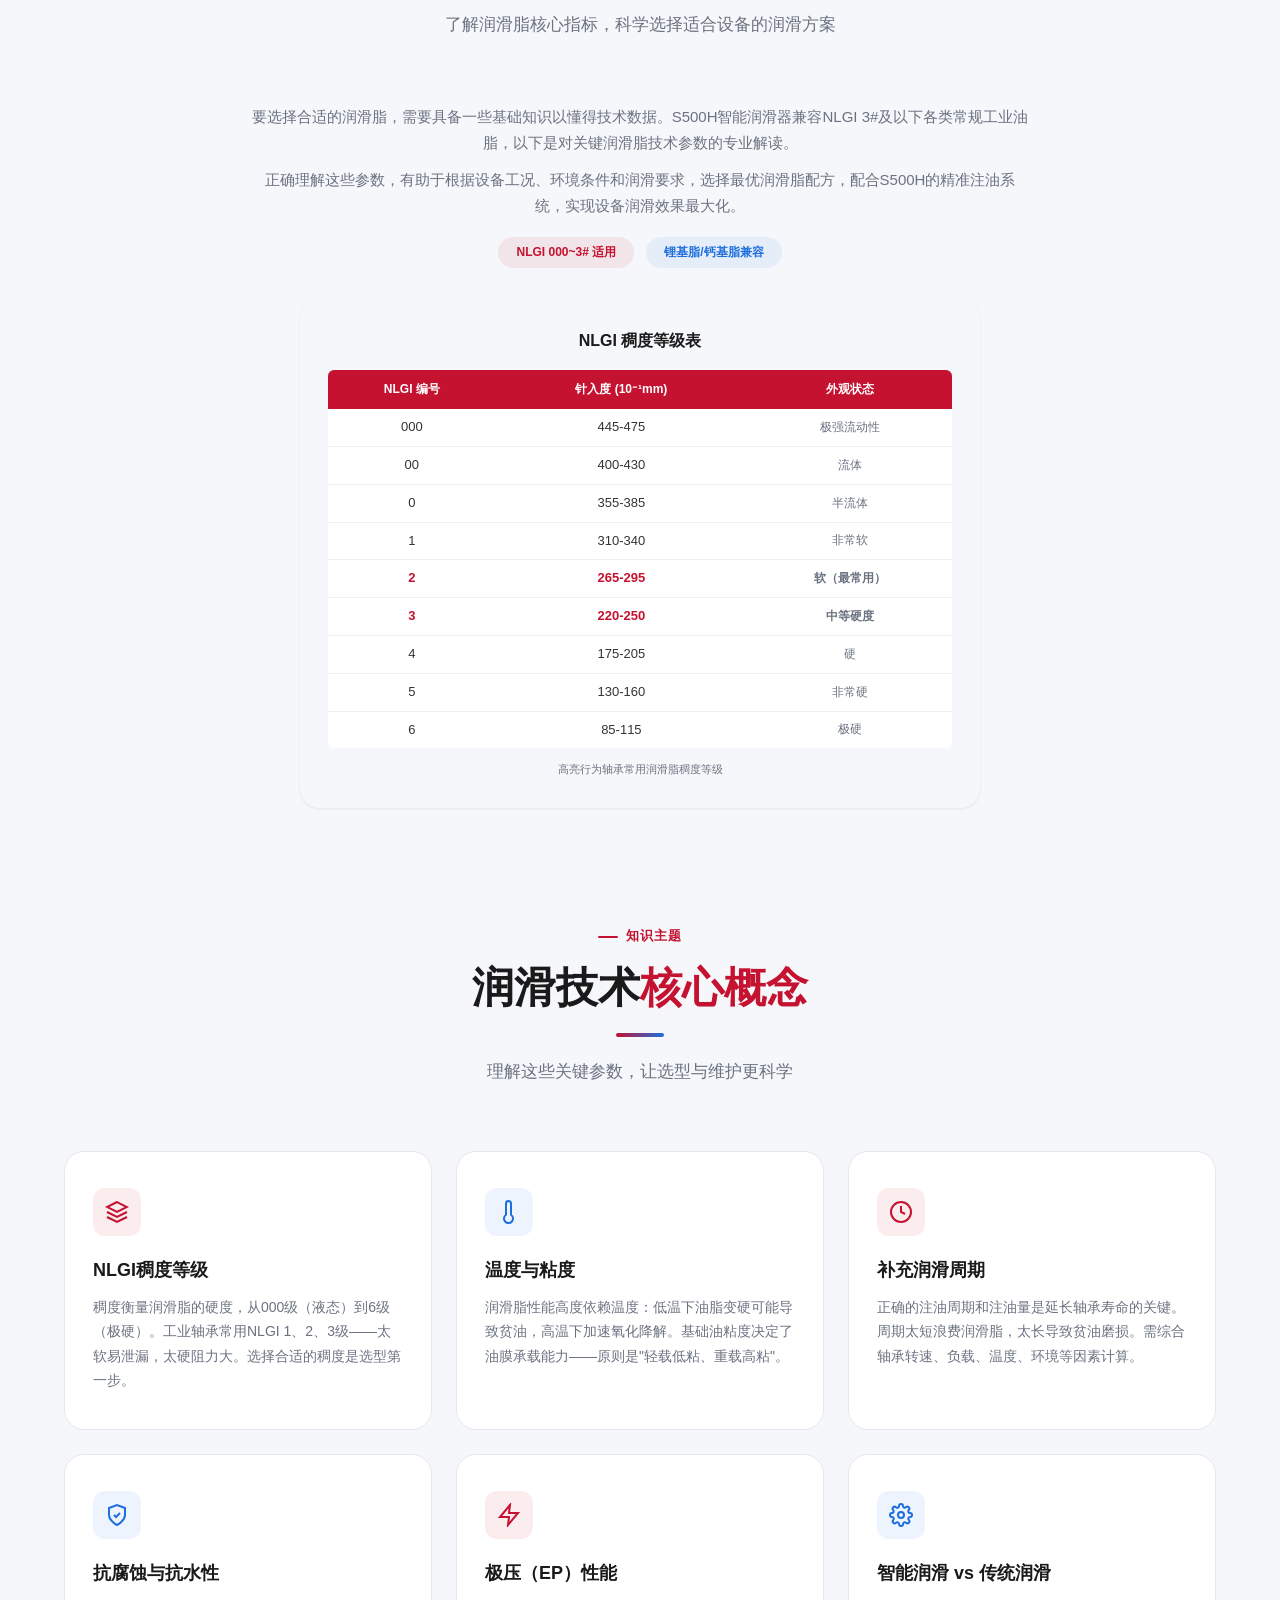
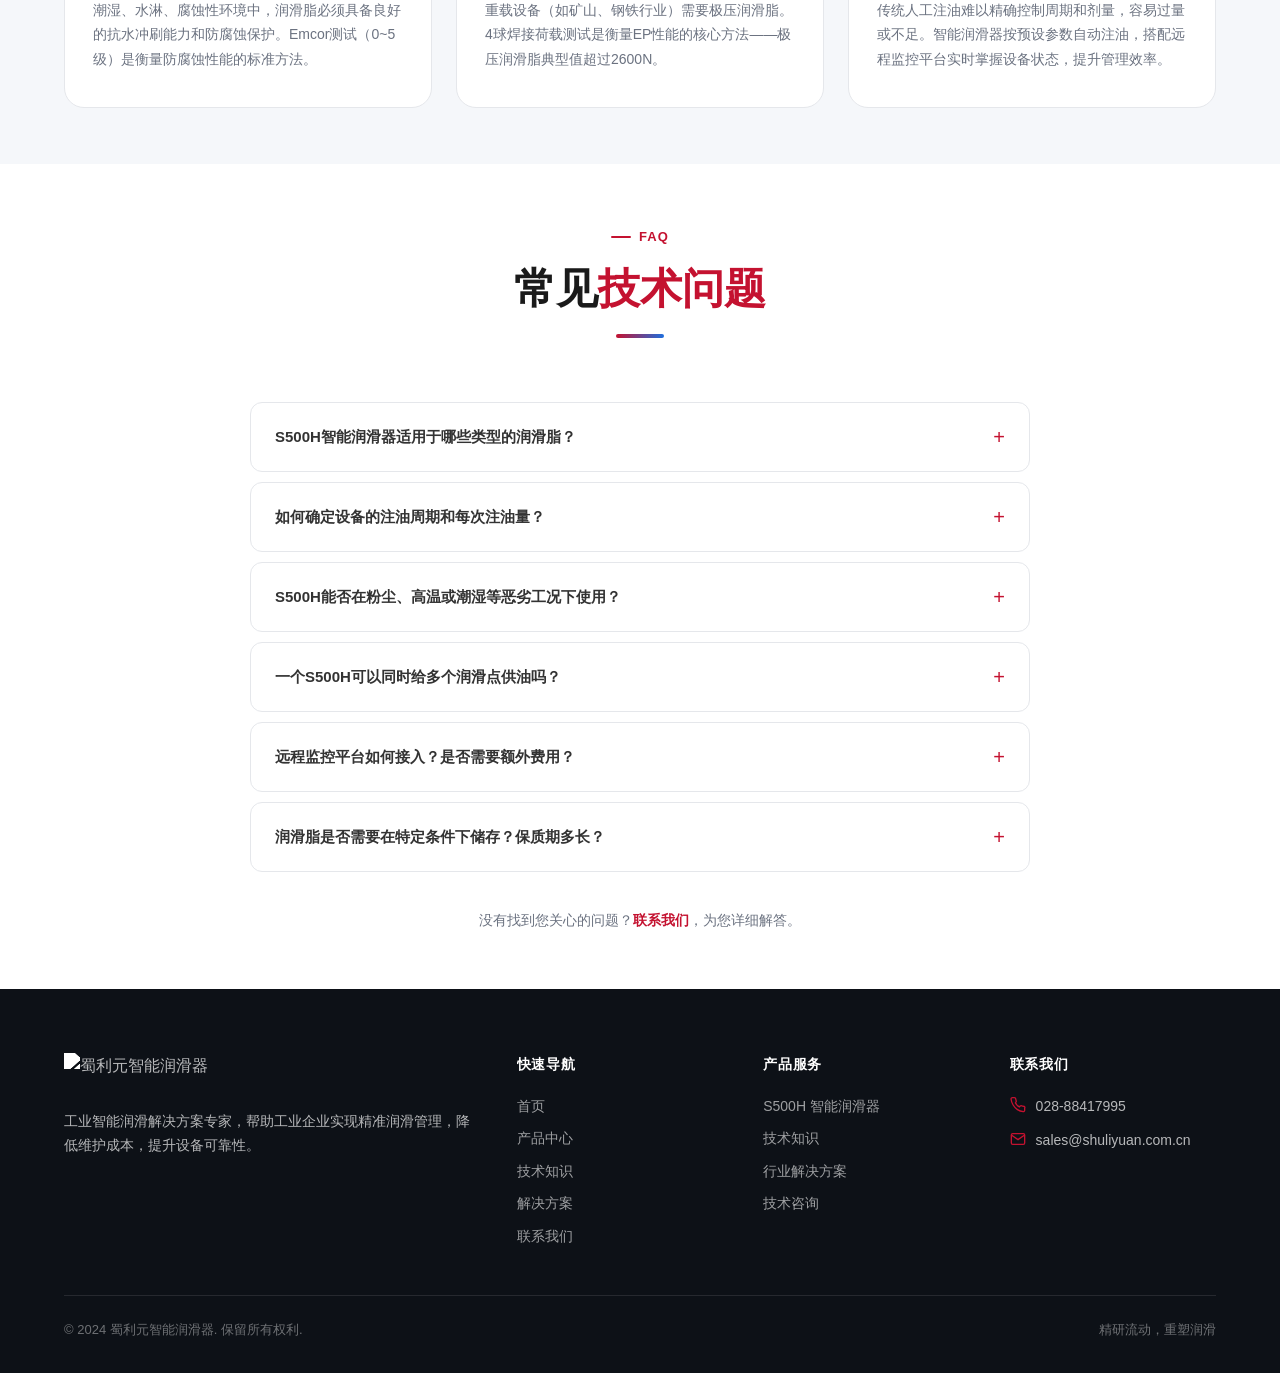
==== commit 23db1da6: "全站中英文切换系统 + 地址修正 + 底部排版修复 + 微信图标跳转" ====
--- a/knowledge.html
+++ b/knowledge.html
@@ -4,8 +4,9 @@
   <meta charset="UTF-8">
   <meta name="viewport" content="width=device-width, initial-scale=1.0">
   <meta name="description" content="蜀利元技术知识 - 工业润滑技术参数解读、选型指南、维护要点，助您深入了解智能润滑">
-  <title>技术知识 - 润滑技术解读 | 蜀利元</title>
+  <title data-i18n="page.title_knowledge">技术知识 - 润滑技术解读 | 蜀利元</title>
   <link rel="stylesheet" href="assets/css/style.css">
+  <link rel="stylesheet" href="assets/css/i18n.css">
   <link rel="icon" href="data:image/svg+xml,<svg xmlns='http://www.w3.org/2000/svg' viewBox='0 0 32 32'><rect width='32' height='32' rx='6' fill='%23C41230'/><text y='22' x='5' font-size='18' fill='white' font-weight='bold'>蜀</text></svg>">
   <style>
     .knowledge-hero {
@@ -337,39 +338,39 @@
       <img src="assets/images/logo.png" alt="蜀利元智能润滑器" class="logo-img" height="40">
     </a>
     <nav class="navbar-nav">
-      <a href="index.html" class="nav-link">首页</a>
-      <a href="products.html" class="nav-link">产品中心</a>
-      <a href="knowledge.html" class="nav-link" style="color:var(--brand-red)">技术知识</a>
-      <a href="solutions.html" class="nav-link">解决方案</a>
-      <a href="contact.html" class="nav-link">联系我们</a>
+      <a href="index.html" class="nav-link" data-i18n="nav.home">首页</a>
+      <a href="products.html" class="nav-link" data-i18n="nav.products">产品中心</a>
+      <a href="knowledge.html" class="nav-link" style="color:var(--brand-red)" data-i18n="nav.knowledge">技术知识</a>
+      <a href="solutions.html" class="nav-link" data-i18n="nav.solutions">解决方案</a>
+      <a href="contact.html" class="nav-link" data-i18n="nav.contact">联系我们</a>
     </nav>
     <div class="navbar-cta">
       <a href="http://shuliyuan.com.cn/" target="_blank" class="btn btn-primary">
         <svg width="16" height="16" viewBox="0 0 24 24" fill="none" stroke="currentColor" stroke-width="2"><rect x="2" y="3" width="20" height="14" rx="2"/><line x1="8" y1="21" x2="16" y2="21"/><line x1="12" y1="17" x2="12" y2="21"/></svg>
-        控制中心
+        <span data-i18n="nav.control_center">控制中心</span>
       </a>
     </div>
-    <button class="hamburger" id="hamburger" aria-label="菜单">
+    <button class="hamburger" id="hamburger" aria-label="菜单" data-i18n-title="nav.menu">
       <span></span><span></span><span></span>
     </button>
   </div>
 </nav>
 
 <div class="mobile-menu" id="mobileMenu">
-  <a href="index.html" class="nav-link">首页</a>
-  <a href="products.html" class="nav-link">产品中心</a>
-  <a href="knowledge.html" class="nav-link">技术知识</a>
-  <a href="solutions.html" class="nav-link">解决方案</a>
-  <a href="contact.html" class="nav-link">联系我们</a>
-  <a href="http://shuliyuan.com.cn/" target="_blank" class="btn btn-primary">控制中心</a>
+  <a href="index.html" class="nav-link" data-i18n="nav.home">首页</a>
+  <a href="products.html" class="nav-link" data-i18n="nav.products">产品中心</a>
+  <a href="knowledge.html" class="nav-link" data-i18n="nav.knowledge">技术知识</a>
+  <a href="solutions.html" class="nav-link" data-i18n="nav.solutions">解决方案</a>
+  <a href="contact.html" class="nav-link" data-i18n="nav.contact">联系我们</a>
+  <a href="http://shuliyuan.com.cn/" target="_blank" class="btn btn-primary"><span data-i18n="nav.control_center">控制中心</span></a>
 </div>
 
 <!-- ===== Hero ===== -->
 <section class="knowledge-hero">
   <div class="container">
-    <span class="section-label" style="color:var(--brand-red)">技术知识</span>
-    <h1>润滑技术<span>知识库</span></h1>
-    <p>从基础概念到实践应用，助您掌握智能润滑核心技术要点</p>
+    <span class="section-label" style="color:var(--brand-red)" data-i18n="knowledge.title">技术知识</span>
+    <h1 data-i18n-html="knowledge.hero_title_html">润滑技术<span>知识库</span></h1>
+    <p data-i18n="knowledge.hero_desc">从基础概念到实践应用，助您掌握智能润滑核心技术要点</p>
   </div>
 </section>
 
@@ -377,53 +378,53 @@
 <section class="precision-section">
   <div class="container">
     <div class="section-header fade-up">
-      <span class="section-label">精确润滑</span>
-      <h2 class="section-title">注油量<span>计算</span></h2>
+      <span class="section-label" data-i18n="knowledge.precision_title">精确润滑</span>
+      <h2 class="section-title" data-i18n-html="knowledge.h2_precision_html">注油量<span>计算</span></h2>
       <div class="section-divider" style="margin:20px auto 20px"></div>
-      <p class="section-subtitle" style="margin:0 auto">润滑是一门精确的科学，每一滴油脂都有数学逻辑</p>
+      <p class="section-subtitle" style="margin:0 auto" data-i18n="knowledge.precision_subtitle">润滑是一门精确的科学，每一滴油脂都有数学逻辑</p>
     </div>
     <!-- 主卡片：理论（左）+ 计算器（右） -->
     <div class="precision-master fade-up">
       <!-- 左栏：理论区 -->
       <div class="pm-theory">
         <div class="pm-theory-block">
-          <span class="pm-badge blue">初次润滑</span>
-          <h4>轴承初次润滑</h4>
+          <span class="pm-badge blue" data-i18n="knowledge.initial_lube">初次润滑</span>
+          <h4 data-i18n="knowledge.initial_lube_title">轴承初次润滑</h4>
           <div class="pm-item">
             <span class="pm-dot blue"></span>
             <div class="pm-item-content">
-              <strong>开式轴承</strong><br>
-              润滑脂填充量 <span class="pm-percent blue">100%</span>，完全填充
+              <strong data-i18n="knowledge.open_bearing">开式轴承</strong><br>
+              <span data-i18n-html="knowledge.open_bearing_desc">润滑脂填充量 <span class="pm-percent blue">100%</span>，完全填充</span>
             </div>
           </div>
           <div class="pm-item">
             <span class="pm-dot blue"></span>
             <div class="pm-item-content">
-              <strong>轴承座</strong><br>
-              两侧填充 <span class="pm-percent blue">40%</span>，外圈填充 <span class="pm-percent blue">20%</span>
+              <strong data-i18n="knowledge.housing">轴承座</strong><br>
+              <span data-i18n-html="knowledge.housing_desc">两侧填充 <span class="pm-percent blue">40%</span>，外圈填充 <span class="pm-percent blue">20%</span></span>
             </div>
           </div>
         </div>
         <div class="pm-sep"></div>
         <div class="pm-theory-block">
-          <span class="pm-badge red">二次润滑（补充加脂）</span>
+          <span class="pm-badge red" data-i18n="knowledge.relube">二次润滑（补充加脂）</span>
           <div class="pm-item">
             <span class="pm-dot red"></span>
             <div class="pm-item-content">
-              <strong>两侧填充</strong>
+              <strong data-i18n="knowledge.relube_both">两侧填充</strong>
               <div class="pm-formula-mini">
                 <div class="m-eq">Gp = <span class="mc">0.005</span> &times; D &times; B</div>
-                <div class="m-note">D=外径(mm) ｜ B=宽度(mm)</div>
+                <div class="m-note" data-i18n="knowledge.formula_label">D=外径(mm) ｜ B=宽度(mm)</div>
               </div>
             </div>
           </div>
           <div class="pm-item">
             <span class="pm-dot red"></span>
             <div class="pm-item-content">
-              <strong>单侧填充</strong>
+              <strong data-i18n="knowledge.relube_single">单侧填充</strong>
               <div class="pm-formula-mini">
                 <div class="m-eq">Gp = <span class="mc">0.002</span> &times; D &times; B</div>
-                <div class="m-note">单侧系数为两侧的一半</div>
+                <div class="m-note" data-i18n="knowledge.relube_single_note">单侧系数为两侧的一半</div>
               </div>
             </div>
           </div>
@@ -431,7 +432,7 @@
       </div>
       <!-- 右栏：计算器 -->
       <div class="pm-calc">
-        <div class="pm-ctitle">补充润滑量<span>快速计算</span></div>
+        <div class="pm-ctitle"><span data-i18n="knowledge.formula_title">补充润滑量</span><span data-i18n="knowledge.formula_subtitle">快速计算</span></div>
         <div class="pm-formula">
           <span class="fv">Gp</span>
           <span class="feq">=</span>
@@ -441,91 +442,91 @@
           <span class="fmu">&times;</span>
           <span class="fv" style="color:var(--brand-blue)">B</span>
         </div>
-        <p class="pm-flabel"><i class="i-d">D</i>=外径(mm) &nbsp;｜&nbsp; <i class="i-b">B</i>=宽度(mm)</p>
+        <p class="pm-flabel" data-i18n-html="knowledge.formula_param_label_html"><i class="i-d">D</i>=外径(mm) &nbsp;｜&nbsp; <i class="i-b">B</i>=宽度(mm)</p>
         <div class="calc-row">
           <div class="calc-field wide">
-            <label>轴承型号</label>
+            <label data-i18n="knowledge.bearing_model">轴承型号</label>
             <select class="calc-select" id="calcModel" onchange="onModelChange()">
-              <option value="">-- 选择或手动输入 --</option>
+              <option value="" data-i18n="knowledge.bearing_model_placeholder">-- 选择或手动输入 --</option>
             </select>
           </div>
         </div>
         <div class="calc-row">
           <div class="calc-field">
-            <label><span class="calc-var calc-var-d">D</span> <span class="calc-unit">外径 mm</span></label>
-            <input type="number" class="calc-input input-d" id="calcD" placeholder="外径" min="1" step="0.1" oninput="calcGrease()">
+            <label><span class="calc-var calc-var-d">D</span> <span class="calc-unit" data-i18n="knowledge.calc_d_unit">外径 mm</span></label>
+            <input type="number" class="calc-input input-d" id="calcD" placeholder="外径" min="1" step="0.1" oninput="calcGrease()" data-i18n-placeholder="knowledge.calc_placeholder_d">
           </div>
           <div class="calc-field">
-            <label><span class="calc-var calc-var-b">B</span> <span class="calc-unit">宽度 mm</span></label>
-            <input type="number" class="calc-input input-b" id="calcB" placeholder="宽度" min="1" step="0.1" oninput="calcGrease()">
+            <label><span class="calc-var calc-var-b">B</span> <span class="calc-unit" data-i18n="knowledge.calc_b_unit">宽度 mm</span></label>
+            <input type="number" class="calc-input input-b" id="calcB" placeholder="宽度" min="1" step="0.1" oninput="calcGrease()" data-i18n-placeholder="knowledge.calc_placeholder_b">
           </div>
           <div class="calc-field">
-            <label>润滑方式</label>
-            <select class="calc-select" id="calcMethod" onchange="calcGrease()">
-              <option value="both">两侧</option>
-              <option value="one">单侧</option>
+            <label data-i18n="knowledge.calc_method_label">润滑方式</label>
+            <select class="calc-select" id="calcMethod" onchange="calcGrease()" data-i18n-options="true">
+              <option value="both" data-i18n-key="knowledge.calc_method_both">两侧</option>
+              <option value="one" data-i18n-key="knowledge.calc_method_single">单侧</option>
             </select>
           </div>
           <div class="calc-field">
-            <label><span class="calc-unit">间隔 N(天)</span></label>
+            <label><span class="calc-unit" data-i18n="knowledge.calc_interval_label">间隔 N(天)</span></label>
             <input type="number" class="calc-input" id="calcN" value="30" min="1" step="1" oninput="calcGrease()">
           </div>
         </div>
         <div class="calc-row">
           <div class="calc-field">
-            <label>转速</label>
-            <select class="calc-select" id="calcRPM" onchange="calcGrease()">
-              <option value="低">低(&lt;900)</option>
-              <option value="中" selected>中(900-1500)</option>
-              <option value="高">高(1500-2000)</option>
-              <option value="很高">很高(&gt;2000)</option>
+            <label data-i18n="knowledge.calc_rpm_label">转速</label>
+            <select class="calc-select" id="calcRPM" onchange="calcGrease()" data-i18n-options="true">
+              <option value="低" data-i18n-key="knowledge.calc_rpm_low">低(&lt;900)</option>
+              <option value="中" selected data-i18n-key="knowledge.calc_rpm_mid">中(900-1500)</option>
+              <option value="高" data-i18n-key="knowledge.calc_rpm_high">高(1500-2000)</option>
+              <option value="很高" data-i18n-key="knowledge.calc_rpm_vhigh">很高(&gt;2000)</option>
             </select>
           </div>
           <div class="calc-field">
-            <label>运行温度</label>
-            <select class="calc-select" id="calcTemp" onchange="calcGrease()">
-              <option value="低">低(47-63℃)</option>
-              <option value="中" selected>中(63-78℃)</option>
-              <option value="高">高(78-93℃)</option>
-              <option value="超高">超高(93-107℃)</option>
+            <label data-i18n="knowledge.calc_temp_label">运行温度</label>
+            <select class="calc-select" id="calcTemp" onchange="calcGrease()" data-i18n-options="true">
+              <option value="低" data-i18n-key="knowledge.calc_temp_low">低(47-63℃)</option>
+              <option value="中" selected data-i18n-key="knowledge.calc_temp_mid">中(63-78℃)</option>
+              <option value="高" data-i18n-key="knowledge.calc_temp_high">高(78-93℃)</option>
+              <option value="超高" data-i18n-key="knowledge.calc_temp_vhigh">超高(93-107℃)</option>
             </select>
           </div>
           <div class="calc-field">
-            <label>载荷</label>
-            <select class="calc-select" id="calcLoad" onchange="calcGrease()">
-              <option value="低" selected>低(C/P&gt;15)</option>
-              <option value="中">中(C/P=8-15)</option>
-              <option value="高">高(C/P=4-8)</option>
-              <option value="很高">很高(C/P&lt;4)</option>
+            <label data-i18n="knowledge.calc_load_label">载荷</label>
+            <select class="calc-select" id="calcLoad" onchange="calcGrease()" data-i18n-options="true">
+              <option value="低" selected data-i18n-key="knowledge.calc_load_low">低(C/P&gt;15)</option>
+              <option value="中" data-i18n-key="knowledge.calc_load_mid">中(C/P=8-15)</option>
+              <option value="高" data-i18n-key="knowledge.calc_load_high">高(C/P=4-8)</option>
+              <option value="很高" data-i18n-key="knowledge.calc_load_vhigh">很高(C/P&lt;4)</option>
             </select>
           </div>
           <div class="calc-field">
-            <label>污染</label>
-            <select class="calc-select" id="calcContam" onchange="calcGrease()">
-              <option value="低" selected>低</option>
-              <option value="中">中</option>
-              <option value="高">高</option>
+            <label data-i18n="knowledge.calc_contam_label">污染</label>
+            <select class="calc-select" id="calcContam" onchange="calcGrease()" data-i18n-options="true">
+              <option value="低" selected data-i18n-key="knowledge.calc_contam_low">低</option>
+              <option value="中" data-i18n-key="knowledge.calc_contam_mid">中</option>
+              <option value="高" data-i18n-key="knowledge.calc_contam_high">高</option>
             </select>
           </div>
-          <button class="calc-btn" onclick="calcGrease()">计算</button>
+          <button class="calc-btn" onclick="calcGrease()" data-i18n="knowledge.calc_btn">计算</button>
         </div>
         <div class="calc-result-grid" id="calcResultGrid">
           <div class="calc-res-card highlight">
             <div class="calc-res-val" id="calcGpVal">—</div>
-            <div class="calc-res-label">每次加脂 Gp (g)</div>
+            <div class="calc-res-label" data-i18n="knowledge.calc_result_gp">每次加脂 Gp (g)</div>
           </div>
           <div class="calc-res-card">
             <div class="calc-res-val" id="calcCoefVal">—</div>
-            <div class="calc-res-label">总修正系数</div>
+            <div class="calc-res-label" data-i18n="knowledge.calc_result_coef">总修正系数</div>
           </div>
           <div class="calc-res-card">
             <div class="calc-res-val" id="calcDailyVal">—</div>
-            <div class="calc-res-label">日用量 (g/天)</div>
+            <div class="calc-res-label" data-i18n="knowledge.calc_result_daily">日用量 (g/天)</div>
           </div>
         </div>
         <div class="calc-res-full" id="calcMonthlyRow" style="display:none">
-          <span style="font-size:11px;color:var(--text-muted)">建议间隔 <strong id="calcSuggestN" style="color:#C2410C">—</strong>天 ｜ 月用量</span>
-          <span class="calc-res-val" id="calcMonthlyVal">—</span> <span style="font-size:11px;color:var(--text-muted)">g/月 (按 <strong id="calcDaysVal">30</strong> 天)</span>
+          <span style="font-size:11px;color:var(--text-muted)"><span data-i18n="knowledge.calc_result_interval_prefix">建议间隔 </span><strong id="calcSuggestN" style="color:#C2410C">—</strong><span data-i18n="knowledge.calc_result_interval_suffix">天 ｜ 月用量</span></span>
+          <span class="calc-res-val" id="calcMonthlyVal">—</span> <span style="font-size:11px;color:var(--text-muted)"><span data-i18n="knowledge.calc_result_monthly_prefix">g/月 (按 </span><strong id="calcDaysVal">30</strong><span data-i18n="knowledge.calc_result_monthly_suffix"> 天)</span></span>
         </div>
       </div>
     </div>
@@ -534,15 +535,15 @@
       <img src="assets/images/bearing-cross-section.png" alt="轴承剖面图" class="bearing-img">
       <div class="preview-info">
         <div class="example-detail">
-          <div class="ed-title">计算示例 · 6330 C3</div>
+          <div class="ed-title" data-i18n="knowledge.example_title">计算示例 · 6330 C3</div>
           <div class="ed-step">D = 225mm ｜ B = 35mm</div>
           <div class="ed-step">Gp = 225 &times; 35 &times; 0.005 = <span class="ed-val">39g</span></div>
           <div class="ed-result">
-            <div class="ed-main">日均加脂量 <strong>0.65g</strong></div>
-            <div class="ed-sub">39g &divide; 60 天（2个月间隔）</div>
-          </div>
-        </div>
-        <p class="precision-conclusion">人力无法实现每天精确到小数点的注油，<span>必须依靠智能硬件</span></p>
+            <div class="ed-main"><span data-i18n="knowledge.example_daily_label">日均加脂量</span> <strong>0.65g</strong></div>
+            <div class="ed-sub" data-i18n="knowledge.example_label">39g &divide; 60 天（2个月间隔）</div>
+          </div>
+        </div>
+        <p class="precision-conclusion" data-i18n-html="knowledge.precision_conclusion_html">人力无法实现每天精确到小数点的注油，<span>必须依靠智能硬件</span></p>
       </div>
     </div>
   </div>
@@ -552,46 +553,46 @@
 <section class="grease-knowledge-section" style="background:var(--bg-gray)">
   <div class="container">
     <div class="section-header fade-up">
-      <span class="section-label">技术参数</span>
-      <h2 class="section-title">润滑脂<span>技术参数解读</span></h2>
+      <span class="section-label" data-i18n="knowledge.grease_section_label">技术参数</span>
+      <h2 class="section-title" data-i18n-html="knowledge.h2_grease_html">润滑脂<span>技术参数解读</span></h2>
       <div class="section-divider" style="margin:20px auto 20px"></div>
-      <p class="section-subtitle" style="margin:0 auto">了解润滑脂核心指标，科学选择适合设备的润滑方案</p>
+      <p class="section-subtitle" style="margin:0 auto" data-i18n="knowledge.grease_section_subtitle">了解润滑脂核心指标，科学选择适合设备的润滑方案</p>
     </div>
 
     <!-- 引言 + NLGI稠度表 -->
     <div class="grease-intro-wrap fade-up">
       <div class="grease-intro-text">
-        <p>要选择合适的润滑脂，需要具备一些基础知识以懂得技术数据。S500H智能润滑器兼容NLGI 3#及以下各类常规工业油脂，以下是对关键润滑脂技术参数的专业解读。</p>
-        <p>正确理解这些参数，有助于根据设备工况、环境条件和润滑要求，选择最优润滑脂配方，配合S500H的精准注油系统，实现设备润滑效果最大化。</p>
+        <p data-i18n="knowledge.grease_intro_p1">要选择合适的润滑脂，需要具备一些基础知识以懂得技术数据。S500H智能润滑器兼容NLGI 3#及以下各类常规工业油脂，以下是对关键润滑脂技术参数的专业解读。</p>
+        <p data-i18n="knowledge.grease_intro_p2">正确理解这些参数，有助于根据设备工况、环境条件和润滑要求，选择最优润滑脂配方，配合S500H的精准注油系统，实现设备润滑效果最大化。</p>
       </div>
       <div class="grease-tags-row">
-        <span class="grease-tag red">NLGI 000~3# 适用</span>
-        <span class="grease-tag blue">锂基脂/钙基脂兼容</span>
+        <span class="grease-tag red" data-i18n="knowledge.grease_tag_nlgi">NLGI 000~3# 适用</span>
+        <span class="grease-tag blue" data-i18n="knowledge.grease_tag_types">锂基脂/钙基脂兼容</span>
       </div>
     </div>
     <div class="nlgi-table-wrap fade-up">
-      <h4>NLGI 稠度等级表</h4>
+      <h4 data-i18n="knowledge.consistency_title">NLGI 稠度等级表</h4>
       <table class="nlgi-table">
         <thead>
           <tr>
-            <th>NLGI 编号</th>
-            <th>针入度 (10⁻¹mm)</th>
-            <th>外观状态</th>
+            <th data-i18n="knowledge.consistency_grade">NLGI 编号</th>
+            <th data-i18n="knowledge.consistency_range">针入度 (10⁻¹mm)</th>
+            <th data-i18n="knowledge.consistency_desc">外观状态</th>
           </tr>
         </thead>
         <tbody>
-          <tr><td>000</td><td>445-475</td><td class="nlgi-appearance">极强流动性</td></tr>
-          <tr><td>00</td><td>400-430</td><td class="nlgi-appearance">流体</td></tr>
-          <tr><td>0</td><td>355-385</td><td class="nlgi-appearance">半流体</td></tr>
-          <tr><td>1</td><td>310-340</td><td class="nlgi-appearance">非常软</td></tr>
-          <tr class="nlgi-highlight"><td>2</td><td>265-295</td><td class="nlgi-appearance">软（最常用）</td></tr>
-          <tr class="nlgi-highlight"><td>3</td><td>220-250</td><td class="nlgi-appearance">中等硬度</td></tr>
-          <tr><td>4</td><td>175-205</td><td class="nlgi-appearance">硬</td></tr>
-          <tr><td>5</td><td>130-160</td><td class="nlgi-appearance">非常硬</td></tr>
-          <tr><td>6</td><td>85-115</td><td class="nlgi-appearance">极硬</td></tr>
+          <tr><td data-i18n="knowledge.consistency_000">000</td><td data-i18n="knowledge.consistency_000_range">445-475</td><td class="nlgi-appearance" data-i18n="knowledge.consistency_000_desc">极强流动性</td></tr>
+          <tr><td data-i18n="knowledge.consistency_00">00</td><td data-i18n="knowledge.consistency_00_range">400-430</td><td class="nlgi-appearance" data-i18n="knowledge.consistency_00_desc">流体</td></tr>
+          <tr><td data-i18n="knowledge.consistency_0">0</td><td data-i18n="knowledge.consistency_0_range">355-385</td><td class="nlgi-appearance" data-i18n="knowledge.consistency_0_desc">半流体</td></tr>
+          <tr><td data-i18n="knowledge.consistency_1">1</td><td data-i18n="knowledge.consistency_1_range">310-340</td><td class="nlgi-appearance" data-i18n="knowledge.consistency_1_desc">非常软</td></tr>
+          <tr class="nlgi-highlight"><td data-i18n="knowledge.consistency_2">2</td><td data-i18n="knowledge.consistency_2_range">265-295</td><td class="nlgi-appearance" data-i18n="knowledge.consistency_2_desc">软（最常用）</td></tr>
+          <tr class="nlgi-highlight"><td data-i18n="knowledge.consistency_3">3</td><td data-i18n="knowledge.consistency_3_range">220-250</td><td class="nlgi-appearance" data-i18n="knowledge.consistency_3_desc">中等硬度</td></tr>
+          <tr><td data-i18n="knowledge.consistency_4">4</td><td data-i18n="knowledge.consistency_4_range">175-205</td><td class="nlgi-appearance" data-i18n="knowledge.consistency_4_desc">硬</td></tr>
+          <tr><td data-i18n="knowledge.consistency_5">5</td><td data-i18n="knowledge.consistency_5_range">130-160</td><td class="nlgi-appearance" data-i18n="knowledge.consistency_5_desc">非常硬</td></tr>
+          <tr><td data-i18n="knowledge.consistency_6">6</td><td data-i18n="knowledge.consistency_6_range">85-115</td><td class="nlgi-appearance" data-i18n="knowledge.consistency_6_desc">极硬</td></tr>
         </tbody>
       </table>
-      <p style="font-size:11px;color:var(--text-muted);text-align:center;margin-top:12px">高亮行为轴承常用润滑脂稠度等级</p>
+      <p style="font-size:11px;color:var(--text-muted);text-align:center;margin-top:12px" data-i18n="knowledge.nlgi_note">高亮行为轴承常用润滑脂稠度等级</p>
     </div>
 
   </div>
@@ -601,10 +602,10 @@
 <section class="section-pad" style="background:var(--bg-gray)">
   <div class="container">
     <div class="section-header fade-up">
-      <span class="section-label">知识主题</span>
-      <h2 class="section-title">润滑技术<span>核心概念</span></h2>
+      <span class="section-label" data-i18n="knowledge.knowledge_section_label">知识主题</span>
+      <h2 class="section-title" data-i18n-html="knowledge.h2_core_html">润滑技术<span>核心概念</span></h2>
       <div class="section-divider" style="margin:20px auto 20px"></div>
-      <p class="section-subtitle" style="margin:0 auto">理解这些关键参数，让选型与维护更科学</p>
+      <p class="section-subtitle" style="margin:0 auto" data-i18n="knowledge.knowledge_section_subtitle">理解这些关键参数，让选型与维护更科学</p>
     </div>
 
     <div class="knowledge-grid fade-up">
@@ -612,48 +613,48 @@
         <div class="kc-icon red">
           <svg viewBox="0 0 24 24" fill="none" stroke="currentColor" stroke-width="2" width="24" height="24"><path d="M12 2L2 7l10 5 10-5-10-5z"/><path d="M2 17l10 5 10-5"/><path d="M2 12l10 5 10-5"/></svg>
         </div>
-        <h4>NLGI稠度等级</h4>
-        <p>稠度衡量润滑脂的硬度，从000级（液态）到6级（极硬）。工业轴承常用NLGI 1、2、3级——太软易泄漏，太硬阻力大。选择合适的稠度是选型第一步。</p>
+        <h4 data-i18n="knowledge.card1_title">NLGI稠度等级</h4>
+        <p data-i18n="knowledge.card1_desc">稠度衡量润滑脂的硬度，从000级（液态）到6级（极硬）。工业轴承常用NLGI 1、2、3级——太软易泄漏，太硬阻力大。选择合适的稠度是选型第一步。</p>
       </div>
 
       <div class="knowledge-card">
         <div class="kc-icon blue">
           <svg viewBox="0 0 24 24" fill="none" stroke="currentColor" stroke-width="2" width="24" height="24"><path d="M14 14.76V3.5a2.5 2.5 0 0 0-5 0v11.26a4.5 4.5 0 1 0 5 0z"/></svg>
         </div>
-        <h4>温度与粘度</h4>
-        <p>润滑脂性能高度依赖温度：低温下油脂变硬可能导致贫油，高温下加速氧化降解。基础油粘度决定了油膜承载能力——原则是"轻载低粘、重载高粘"。</p>
+        <h4 data-i18n="knowledge.card2_title">温度与粘度</h4>
+        <p data-i18n="knowledge.card2_desc">润滑脂性能高度依赖温度：低温下油脂变硬可能导致贫油，高温下加速氧化降解。基础油粘度决定了油膜承载能力——原则是"轻载低粘、重载高粘"。</p>
       </div>
 
       <div class="knowledge-card">
         <div class="kc-icon red">
           <svg viewBox="0 0 24 24" fill="none" stroke="currentColor" stroke-width="2" width="24" height="24"><circle cx="12" cy="12" r="10"/><polyline points="12 6 12 12 16 14"/></svg>
         </div>
-        <h4>补充润滑周期</h4>
-        <p>正确的注油周期和注油量是延长轴承寿命的关键。周期太短浪费润滑脂，太长导致贫油磨损。需综合轴承转速、负载、温度、环境等因素计算。</p>
+        <h4 data-i18n="knowledge.card3_title">补充润滑周期</h4>
+        <p data-i18n="knowledge.card3_desc">正确的注油周期和注油量是延长轴承寿命的关键。周期太短浪费润滑脂，太长导致贫油磨损。需综合轴承转速、负载、温度、环境等因素计算。</p>
       </div>
 
       <div class="knowledge-card">
         <div class="kc-icon blue">
           <svg viewBox="0 0 24 24" fill="none" stroke="currentColor" stroke-width="2" width="24" height="24"><path d="M12 22s8-4 8-10V5l-8-3-8 3v7c0 6 8 10 8 10z"/><path d="M9 12l2 2 4-4"/></svg>
         </div>
-        <h4>抗腐蚀与抗水性</h4>
-        <p>潮湿、水淋、腐蚀性环境中，润滑脂必须具备良好的抗水冲刷能力和防腐蚀保护。Emcor测试（0~5级）是衡量防腐蚀性能的标准方法。</p>
+        <h4 data-i18n="knowledge.card4_title">抗腐蚀与抗水性</h4>
+        <p data-i18n="knowledge.card4_desc">潮湿、水淋、腐蚀性环境中，润滑脂必须具备良好的抗水冲刷能力和防腐蚀保护。Emcor测试（0~5级）是衡量防腐蚀性能的标准方法。</p>
       </div>
 
       <div class="knowledge-card">
         <div class="kc-icon red">
           <svg viewBox="0 0 24 24" fill="none" stroke="currentColor" stroke-width="2" width="24" height="24"><polygon points="13 2 3 14 12 14 11 22 21 10 12 10 13 2"/></svg>
         </div>
-        <h4>极压（EP）性能</h4>
-        <p>重载设备（如矿山、钢铁行业）需要极压润滑脂。4球焊接荷载测试是衡量EP性能的核心方法——极压润滑脂典型值超过2600N。</p>
+        <h4 data-i18n="knowledge.card5_title">极压（EP）性能</h4>
+        <p data-i18n="knowledge.card5_desc">重载设备（如矿山、钢铁行业）需要极压润滑脂。4球焊接荷载测试是衡量EP性能的核心方法——极压润滑脂典型值超过2600N。</p>
       </div>
 
       <div class="knowledge-card">
         <div class="kc-icon blue">
           <svg viewBox="0 0 24 24" fill="none" stroke="currentColor" stroke-width="2" width="24" height="24"><circle cx="12" cy="12" r="3"/><path d="M19.4 15a1.65 1.65 0 0 0 .33 1.82l.06.06a2 2 0 0 1-2.83 2.83l-.06-.06a1.65 1.65 0 0 0-1.82-.33 1.65 1.65 0 0 0-1 1.51V21a2 2 0 0 1-4 0v-.09A1.65 1.65 0 0 0 9 19.4a1.65 1.65 0 0 0-1.82.33l-.06.06a2 2 0 0 1-2.83-2.83l.06-.06A1.65 1.65 0 0 0 4.68 15a1.65 1.65 0 0 0-1.51-1H3a2 2 0 0 1 0-4h.09A1.65 1.65 0 0 0 4.6 9a1.65 1.65 0 0 0-.33-1.82l-.06-.06a2 2 0 0 1 2.83-2.83l.06.06A1.65 1.65 0 0 0 9 4.68a1.65 1.65 0 0 0 1-1.51V3a2 2 0 0 1 4 0v.09a1.65 1.65 0 0 0 1 1.51 1.65 1.65 0 0 0 1.82-.33l.06-.06a2 2 0 0 1 2.83 2.83l-.06.06A1.65 1.65 0 0 0 19.4 9a1.65 1.65 0 0 0 1.51 1H21a2 2 0 0 1 0 4h-.09a1.65 1.65 0 0 0-1.51 1z"/></svg>
         </div>
-        <h4>智能润滑 vs 传统润滑</h4>
-        <p>传统人工注油难以精确控制周期和剂量，容易过量或不足。智能润滑器按预设参数自动注油，搭配远程监控平台实时掌握设备状态，提升管理效率。</p>
+        <h4 data-i18n="knowledge.card6_title">智能润滑 vs 传统润滑</h4>
+        <p data-i18n="knowledge.card6_desc">传统人工注油难以精确控制周期和剂量，容易过量或不足。智能润滑器按预设参数自动注油，搭配远程监控平台实时掌握设备状态，提升管理效率。</p>
       </div>
     </div>
   </div>
@@ -664,38 +665,38 @@
   <div class="container">
     <div class="section-header fade-up">
       <span class="section-label">FAQ</span>
-      <h2 class="section-title">常见<span>技术问题</span></h2>
+      <h2 class="section-title" data-i18n-html="knowledge.faq_section_title_html">常见<span>技术问题</span></h2>
       <div class="section-divider" style="margin:20px auto 20px"></div>
     </div>
 
     <div class="faq-list fade-up">
       <div class="faq-item">
-        <div class="faq-q">S500H智能润滑器适用于哪些类型的润滑脂？</div>
-        <div class="faq-a"><p>S500H兼容NLGI 000#~3#的各类常规工业润滑脂，包括锂基脂、钙基脂、复合锂基脂、聚脲脂等。最大输出压力达10Bar，能够轻松应对中高稠度润滑脂的输送。建议使用前进行润滑脂兼容性测试。</p></div>
+        <div class="faq-q" data-i18n="knowledge.faq_q1">S500H智能润滑器适用于哪些类型的润滑脂？</div>
+        <div class="faq-a"><p data-i18n="knowledge.faq_a1">S500H兼容NLGI 000#~3#的各类常规工业润滑脂，包括锂基脂、钙基脂、复合锂基脂、聚脲脂等。最大输出压力达10Bar，能够轻松应对中高稠度润滑脂的输送。建议使用前进行润滑脂兼容性测试。</p></div>
       </div>
       <div class="faq-item">
-        <div class="faq-q">如何确定设备的注油周期和每次注油量？</div>
-        <div class="faq-a"><p>注油周期和注油量需根据轴承类型、转速、负载、工作温度等因素综合计算。通常原则是：高温高负载工况缩短注油周期，低速重载适当增加单次注油量。可联系我们的技术团队获取针对您设备的精确润滑方案。</p></div>
+        <div class="faq-q" data-i18n="knowledge.faq_q2">如何确定设备的注油周期和每次注油量？</div>
+        <div class="faq-a"><p data-i18n="knowledge.faq_a2">注油周期和注油量需根据轴承类型、转速、负载、工作温度等因素综合计算。通常原则是：高温高负载工况缩短注油周期，低速重载适当增加单次注油量。可联系我们的技术团队获取针对您设备的精确润滑方案。</p></div>
       </div>
       <div class="faq-item">
-        <div class="faq-q">S500H能否在粉尘、高温或潮湿等恶劣工况下使用？</div>
-        <div class="faq-a"><p>可以。S500H采用IP65防护等级设计，具备优良的防尘防水能力。工作温度范围-20°C至+60°C（配合合适润滑脂可扩展）。对于极端工况（如钢厂高温区），建议联系我们获取针对性的安装和保护方案。</p></div>
+        <div class="faq-q" data-i18n="knowledge.faq_q3">S500H能否在粉尘、高温或潮湿等恶劣工况下使用？</div>
+        <div class="faq-a"><p data-i18n="knowledge.faq_a3">可以。S500H采用IP65防护等级设计，具备优良的防尘防水能力。工作温度范围-20°C至+60°C（配合合适润滑脂可扩展）。对于极端工况（如钢厂高温区），建议联系我们获取针对性的安装和保护方案。</p></div>
       </div>
       <div class="faq-item">
-        <div class="faq-q">一个S500H可以同时给多个润滑点供油吗？</div>
-        <div class="faq-a"><p>S500H设计为单点润滑器。如需同时润滑多个点位，可通过配置分配器（递进式或容积式）实现多点供油。具体方案需评估各润滑点的阻力差异、距离等因素，建议联系我们进行系统设计。</p></div>
+        <div class="faq-q" data-i18n="knowledge.faq_q4">一个S500H可以同时给多个润滑点供油吗？</div>
+        <div class="faq-a"><p data-i18n="knowledge.faq_a4">S500H设计为单点润滑器。如需同时润滑多个点位，可通过配置分配器（递进式或容积式）实现多点供油。具体方案需评估各润滑点的阻力差异、距离等因素，建议联系我们进行系统设计。</p></div>
       </div>
       <div class="faq-item">
-        <div class="faq-q">远程监控平台如何接入？是否需要额外费用？</div>
-        <div class="faq-a"><p>S500H内置4G通信模组，设备通电后自动连接云平台。您通过Web端或手机APP即可查看设备运行状态、历史数据、告警信息等。平台基础功能免费使用，高级分析功能可根据需求开通。</p></div>
+        <div class="faq-q" data-i18n="knowledge.faq_q5">远程监控平台如何接入？是否需要额外费用？</div>
+        <div class="faq-a"><p data-i18n="knowledge.faq_a5">S500H内置4G通信模组，设备通电后自动连接云平台。您通过Web端或手机APP即可查看设备运行状态、历史数据、告警信息等。平台基础功能免费使用，高级分析功能可根据需求开通。</p></div>
       </div>
       <div class="faq-item">
-        <div class="faq-q">润滑脂是否需要在特定条件下储存？保质期多长？</div>
-        <div class="faq-a"><p>润滑脂应储存在阴凉干燥处，避免阳光直射和极端温度，推荐储存温度0°C~40°C。不同配方润滑脂保质期不同，一般在1~5年之间。过期的润滑脂可能发生分油、氧化、稠度变化等问题，使用前建议检查外观和状态。</p></div>
-      </div>
-    </div>
-
-    <p style="text-align:center;margin-top:36px;color:var(--text-muted);font-size:14px">没有找到您关心的问题？<a href="contact.html" style="color:var(--brand-red);font-weight:600">联系我们</a>，为您详细解答。</p>
+        <div class="faq-q" data-i18n="knowledge.faq_q6">润滑脂是否需要在特定条件下储存？保质期多长？</div>
+        <div class="faq-a"><p data-i18n="knowledge.faq_a6">润滑脂应储存在阴凉干燥处，避免阳光直射和极端温度，推荐储存温度0°C~40°C。不同配方润滑脂保质期不同，一般在1~5年之间。过期的润滑脂可能发生分油、氧化、稠度变化等问题，使用前建议检查外观和状态。</p></div>
+      </div>
+    </div>
+
+    <p style="text-align:center;margin-top:36px;color:var(--text-muted);font-size:14px" data-i18n-html="knowledge.faq_bottom_html">没有找到您关心的问题？<a href="contact.html" style="color:var(--brand-red);font-weight:600">联系我们</a>，为您详细解答。</p>
   </div>
 </section>
 
@@ -707,19 +708,19 @@
         <div class="footer-logo navbar-logo">
           <img src="assets/images/logo.png" alt="蜀利元智能润滑器" class="logo-img" height="40">
         </div>
-        <p class="footer-desc">工业智能润滑解决方案专家，帮助工业企业实现精准润滑管理，降低维护成本，提升设备可靠性。</p>
-      </div>
-      <div class="footer-col"><h5>快速导航</h5><div class="footer-links"><a href="index.html">首页</a><a href="products.html">产品中心</a><a href="knowledge.html">技术知识</a><a href="solutions.html">解决方案</a><a href="contact.html">联系我们</a></div></div>
-      <div class="footer-col"><h5>产品服务</h5><div class="footer-links"><a href="products.html">S500H智能润滑器</a><a href="knowledge.html">技术知识</a><a href="solutions.html">行业解决方案</a><a href="contact.html">技术咨询</a></div></div>
-      <div class="footer-col"><h5>联系我们</h5><div class="footer-contact"><div class="contact-item"><svg viewBox="0 0 24 24" fill="none" stroke="currentColor" stroke-width="2"><path d="M22 16.92v3a2 2 0 0 1-2.18 2 19.79 19.79 0 0 1-8.63-3.07A19.5 19.5 0 0 1 4.69 12a19.79 19.79 0 0 1-3.07-8.67A2 2 0 0 1 3.6 1h3a2 2 0 0 1 2 1.72 12.84 12.84 0 0 0 .7 2.81 2 2 0 0 1-.45 2.11L8.09 8.91a16 16 0 0 0 6 6l1.27-1.27a2 2 0 0 1 2.11-.45 12.84 12.84 0 0 0 2.81.7A2 2 0 0 1 22 16.92z"/></svg><span>028-88417995</span></div><div class="contact-item"><svg viewBox="0 0 24 24" fill="none" stroke="currentColor" stroke-width="2"><path d="M4 4h16c1.1 0 2 .9 2 2v12c0 1.1-.9 2-2 2H4c-1.1 0-2-.9-2-2V6c0-1.1.9-2 2-2z"/><polyline points="22,6 12,13 2,6"/></svg><span>sales@shuliyuan.com.cn</span></div></div></div>
-    </div>
-    <div class="footer-bottom"><span>&copy; 2024 蜀利元智能润滑器. 保留所有权利.</span><span>精研流动，重塑润滑</span></div>
+        <p class="footer-desc" data-i18n="footer.desc_knowledge">工业智能润滑解决方案专家，帮助工业企业实现精准润滑管理，降低维护成本，提升设备可靠性。</p>
+      </div>
+      <div class="footer-col"><h5 data-i18n="footer.quick_nav">快速导航</h5><div class="footer-links"><a href="index.html" data-i18n="nav.home">首页</a><a href="products.html" data-i18n="nav.products">产品中心</a><a href="knowledge.html" data-i18n="nav.knowledge">技术知识</a><a href="solutions.html" data-i18n="nav.solutions">解决方案</a><a href="contact.html" data-i18n="nav.contact">联系我们</a></div></div>
+      <div class="footer-col"><h5 data-i18n="footer.products_services">产品服务</h5><div class="footer-links"><a href="products.html" data-i18n="footer.product_s500h">S500H智能润滑器</a><a href="knowledge.html" data-i18n="footer.product_knowledge">技术知识</a><a href="solutions.html" data-i18n="footer.product_industry">行业解决方案</a><a href="contact.html" data-i18n="footer.product_tech">技术咨询</a></div></div>
+      <div class="footer-col"><h5 data-i18n="footer.contact_us">联系我们</h5><div class="footer-contact"><div class="contact-item"><svg viewBox="0 0 24 24" fill="none" stroke="currentColor" stroke-width="2"><path d="M22 16.92v3a2 2 0 0 1-2.18 2 19.79 19.79 0 0 1-8.63-3.07A19.5 19.5 0 0 1 4.69 12a19.79 19.79 0 0 1-3.07-8.67A2 2 0 0 1 3.6 1h3a2 2 0 0 1 2 1.72 12.84 12.84 0 0 0 .7 2.81 2 2 0 0 1-.45 2.11L8.09 8.91a16 16 0 0 0 6 6l1.27-1.27a2 2 0 0 1 2.11-.45 12.84 12.84 0 0 0 2.81.7A2 2 0 0 1 22 16.92z"/></svg><span>028-88417995</span></div><div class="contact-item"><svg viewBox="0 0 24 24" fill="none" stroke="currentColor" stroke-width="2"><path d="M4 4h16c1.1 0 2 .9 2 2v12c0 1.1-.9 2-2 2H4c-1.1 0-2-.9-2-2V6c0-1.1.9-2 2-2z"/><polyline points="22,6 12,13 2,6"/></svg><span>sales@shuliyuan.com.cn</span></div></div></div>
+    </div>
+    <div class="footer-bottom"><span data-i18n="footer.copyright">&copy; 2024 蜀利元智能润滑器. 保留所有权利.</span><span data-i18n="footer.slogan">精研流动，重塑润滑</span></div>
   </div>
 </footer>
 
 <div class="float-consult">
-  <a href="http://shuliyuan.com.cn/" target="_blank" class="float-btn"><svg viewBox="0 0 24 24" fill="none" stroke="currentColor" stroke-width="2"><rect x="2" y="3" width="20" height="14" rx="2"/><line x1="8" y1="21" x2="16" y2="21"/><line x1="12" y1="17" x2="12" y2="21"/></svg><span class="float-tooltip">控制中心</span></a>
-  <a href="tel:02888417995" class="float-btn blue"><svg viewBox="0 0 24 24" fill="none" stroke="currentColor" stroke-width="2"><path d="M22 16.92v3a2 2 0 0 1-2.18 2 19.79 19.79 0 0 1-8.63-3.07A19.5 19.5 0 0 1 4.69 12a19.79 19.79 0 0 1-3.07-8.67A2 2 0 0 1 3.6 1h3a2 2 0 0 1 2 1.72 12.84 12.84 0 0 0 .7 2.81 2 2 0 0 1-.45 2.11L8.09 8.91a16 16 0 0 0 6 6l1.27-1.27a2 2 0 0 1 2.11-.45 12.84 12.84 0 0 0 2.81.7A2 2 0 0 1 22 16.92z"/></svg><span class="float-tooltip">电话咨询</span></a>
+  <a href="http://shuliyuan.com.cn/" target="_blank" class="float-btn" data-i18n-title="nav.control_center"><svg viewBox="0 0 24 24" fill="none" stroke="currentColor" stroke-width="2"><rect x="2" y="3" width="20" height="14" rx="2"/><line x1="8" y1="21" x2="16" y2="21"/><line x1="12" y1="17" x2="12" y2="21"/></svg><span class="float-tooltip" data-i18n="nav.control_center">控制中心</span></a>
+  <a href="tel:02888417995" class="float-btn blue" data-i18n-title="nav.phone_consult"><svg viewBox="0 0 24 24" fill="none" stroke="currentColor" stroke-width="2"><path d="M22 16.92v3a2 2 0 0 1-2.18 2 19.79 19.79 0 0 1-8.63-3.07A19.5 19.5 0 0 1 4.69 12a19.79 19.79 0 0 1-3.07-8.67A2 2 0 0 1 3.6 1h3a2 2 0 0 1 2 1.72 12.84 12.84 0 0 0 .7 2.81 2 2 0 0 1-.45 2.11L8.09 8.91a16 16 0 0 0 6 6l1.27-1.27a2 2 0 0 1 2.11-.45 12.84 12.84 0 0 0 2.81.7A2 2 0 0 1 22 16.92z"/></svg><span class="float-tooltip" data-i18n="nav.phone_consult">电话咨询</span></a>
 </div>
 
 <script src="assets/js/main.js"></script>
@@ -873,5 +874,6 @@
   monthlyRow.style.display = 'flex';
 }
 </script>
+<script src="assets/js/i18n.js"></script>
 </body>
 </html>
--- a/assets/css/style.css
+++ b/assets/css/style.css
@@ -0,0 +1,1465 @@
+/* ===================================================
+   蜀利元智能润滑器 - 全局样式
+   Brand: #C41230 (红) | #1E6FDE (蓝) | #F5F7FA (灰白)
+   =================================================== */
+
+/* ---------- CSS变量 ---------- */
+:root {
+  --brand-red: #C41230;
+  --brand-red-dark: #A00E28;
+  --brand-blue: #1E6FDE;
+  --brand-blue-dark: #1558B8;
+  --bg-white: #FFFFFF;
+  --bg-gray: #F5F7FA;
+  --bg-dark: #0D1117;
+  --text-primary: #1A1A1A;
+  --text-secondary: #333333;
+  --text-muted: #6B7280;
+  --text-white: #FFFFFF;
+  --border-color: #E5E7EB;
+  --shadow-sm: 0 1px 3px rgba(0,0,0,0.08);
+  --shadow-md: 0 4px 16px rgba(0,0,0,0.10);
+  --shadow-lg: 0 12px 40px rgba(0,0,0,0.14);
+  --shadow-card: 0 2px 12px rgba(0,0,0,0.06);
+  --radius-sm: 6px;
+  --radius-md: 12px;
+  --radius-lg: 20px;
+  --radius-xl: 28px;
+  --transition: cubic-bezier(0.4, 0, 0.2, 1);
+  --nav-height: 72px;
+}
+
+/* ---------- 重置 ---------- */
+*, *::before, *::after { box-sizing: border-box; margin: 0; padding: 0; }
+html { scroll-behavior: smooth; font-size: 16px; }
+body {
+  font-family: 'PingFang SC', 'Noto Sans SC', 'Microsoft YaHei', -apple-system, BlinkMacSystemFont, sans-serif;
+  color: var(--text-secondary);
+  background: var(--bg-white);
+  line-height: 1.6;
+  overflow-x: hidden;
+}
+img { max-width: 100%; height: auto; display: block; }
+a { text-decoration: none; color: inherit; }
+ul, ol { list-style: none; }
+button { cursor: pointer; border: none; background: none; font-family: inherit; }
+input, textarea, select { font-family: inherit; }
+
+/* ---------- 排版 ---------- */
+h1 { font-size: clamp(36px, 5vw, 64px); font-weight: 800; line-height: 1.15; color: var(--text-primary); }
+h2 { font-size: clamp(28px, 3.5vw, 40px); font-weight: 700; line-height: 1.2; color: var(--text-primary); }
+h3 { font-size: clamp(20px, 2.5vw, 28px); font-weight: 600; line-height: 1.3; color: var(--text-primary); }
+h4 { font-size: 18px; font-weight: 600; color: var(--text-primary); }
+p { line-height: 1.75; }
+
+/* ---------- 容器 ---------- */
+.container {
+  max-width: 1200px;
+  margin: 0 auto;
+  padding: 0 24px;
+}
+.container-wide {
+  max-width: 1400px;
+  margin: 0 auto;
+  padding: 0 24px;
+}
+.section-pad { padding: 96px 0; }
+.section-pad-sm { padding: 64px 0; }
+
+/* ---------- 通用组件 ---------- */
+.section-label {
+  display: inline-flex;
+  align-items: center;
+  gap: 8px;
+  font-size: 13px;
+  font-weight: 600;
+  letter-spacing: 0.08em;
+  text-transform: uppercase;
+  color: var(--brand-red);
+  margin-bottom: 16px;
+}
+.section-label::before {
+  content: '';
+  display: block;
+  width: 20px;
+  height: 2px;
+  background: var(--brand-red);
+  border-radius: 2px;
+}
+
+.section-title {
+  font-size: clamp(28px, 3.5vw, 42px);
+  font-weight: 700;
+  color: var(--text-primary);
+  line-height: 1.2;
+  margin-bottom: 16px;
+}
+.section-title span { color: var(--brand-red); }
+
+.section-subtitle {
+  font-size: 17px;
+  color: var(--text-muted);
+  max-width: 580px;
+  line-height: 1.75;
+}
+
+/* 分割线 */
+.section-divider {
+  width: 48px;
+  height: 4px;
+  background: linear-gradient(90deg, var(--brand-red), var(--brand-blue));
+  border-radius: 4px;
+  margin: 20px 0 32px;
+}
+
+/* 标题区域 */
+.section-header {
+  text-align: center;
+  margin-bottom: 64px;
+}
+.section-header .section-subtitle {
+  margin: 0 auto;
+}
+
+/* ---------- 按钮 ---------- */
+.btn {
+  display: inline-flex;
+  align-items: center;
+  gap: 8px;
+  padding: 14px 32px;
+  font-size: 15px;
+  font-weight: 600;
+  border-radius: var(--radius-sm);
+  transition: all 250ms var(--transition);
+  letter-spacing: 0.02em;
+  white-space: nowrap;
+}
+.btn-primary {
+  background: var(--brand-red);
+  color: #fff;
+  box-shadow: 0 4px 16px rgba(196,18,48,0.3);
+}
+.btn-primary:hover {
+  background: var(--brand-red-dark);
+  box-shadow: 0 6px 24px rgba(196,18,48,0.4);
+  transform: translateY(-2px);
+}
+.btn-secondary {
+  background: transparent;
+  color: var(--brand-red);
+  border: 2px solid var(--brand-red);
+}
+.btn-secondary:hover {
+  background: var(--brand-red);
+  color: #fff;
+  transform: translateY(-2px);
+}
+.btn-blue {
+  background: var(--brand-blue);
+  color: #fff;
+  box-shadow: 0 4px 16px rgba(30,111,222,0.3);
+}
+.btn-blue:hover {
+  background: var(--brand-blue-dark);
+  box-shadow: 0 6px 24px rgba(30,111,222,0.4);
+  transform: translateY(-2px);
+}
+.btn-white {
+  background: #fff;
+  color: var(--brand-red);
+  box-shadow: var(--shadow-md);
+}
+.btn-white:hover {
+  box-shadow: var(--shadow-lg);
+  transform: translateY(-2px);
+}
+.btn-lg { padding: 18px 40px; font-size: 16px; border-radius: 8px; }
+.btn-sm { padding: 10px 20px; font-size: 14px; }
+
+.btn svg, .btn .icon { transition: transform 250ms var(--transition); }
+.btn:hover svg, .btn:hover .icon { transform: translateX(3px); }
+
+/* ---------- 导航 ---------- */
+.navbar {
+  position: fixed;
+  top: 0;
+  left: 0;
+  right: 0;
+  z-index: 1000;
+  height: var(--nav-height);
+  background: rgba(255,255,255,0.95);
+  backdrop-filter: blur(20px);
+  -webkit-backdrop-filter: blur(20px);
+  border-bottom: 1px solid transparent;
+  transition: border-color 300ms, box-shadow 300ms;
+}
+.navbar.scrolled {
+  border-bottom-color: var(--border-color);
+  box-shadow: 0 2px 20px rgba(0,0,0,0.06);
+}
+.navbar-inner {
+  max-width: 1200px;
+  margin: 0 auto;
+  padding: 0 24px;
+  height: 100%;
+  display: flex;
+  align-items: center;
+  justify-content: space-between;
+  gap: 32px;
+}
+.navbar-logo {
+  display: flex;
+  align-items: center;
+  gap: 12px;
+  flex-shrink: 0;
+}
+.logo-mark {
+  width: 42px;
+  height: 42px;
+  background: var(--brand-red);
+  border-radius: 10px;
+  display: flex;
+  align-items: center;
+  justify-content: center;
+  flex-shrink: 0;
+}
+.logo-mark svg { width: 24px; height: 24px; }
+.logo-text { line-height: 1.1; }
+.logo-text .name { font-size: 17px; font-weight: 800; color: var(--text-primary); letter-spacing: -0.02em; }
+.logo-text .tagline { font-size: 11px; color: var(--text-muted); letter-spacing: 0.05em; }
+.logo-img { height: 40px; width: auto; display: block; }
+
+.navbar-nav {
+  display: flex;
+  align-items: center;
+  gap: 4px;
+  flex: 1;
+  justify-content: center;
+}
+.nav-link {
+  padding: 8px 16px;
+  font-size: 15px;
+  font-weight: 500;
+  color: var(--text-secondary);
+  border-radius: var(--radius-sm);
+  transition: all 200ms;
+  position: relative;
+}
+.nav-link::after {
+  content: '';
+  position: absolute;
+  bottom: 4px;
+  left: 16px;
+  right: 16px;
+  height: 2px;
+  background: var(--brand-red);
+  border-radius: 2px;
+  transform: scaleX(0);
+  transition: transform 200ms var(--transition);
+}
+.nav-link:hover, .nav-link.active { color: var(--brand-red); }
+.nav-link:hover::after, .nav-link.active::after { transform: scaleX(1); }
+
+.navbar-cta { flex-shrink: 0; }
+
+/* 汉堡菜单 */
+.hamburger {
+  display: none;
+  flex-direction: column;
+  gap: 5px;
+  width: 28px;
+  padding: 4px;
+  cursor: pointer;
+}
+.hamburger span {
+  display: block;
+  height: 2px;
+  background: var(--text-primary);
+  border-radius: 2px;
+  transition: all 300ms var(--transition);
+}
+.hamburger.active span:nth-child(1) { transform: translateY(7px) rotate(45deg); }
+.hamburger.active span:nth-child(2) { opacity: 0; transform: scaleX(0); }
+.hamburger.active span:nth-child(3) { transform: translateY(-7px) rotate(-45deg); }
+
+/* 移动端菜单 */
+.mobile-menu {
+  display: none;
+  position: fixed;
+  top: var(--nav-height);
+  left: 0;
+  right: 0;
+  background: #fff;
+  border-bottom: 1px solid var(--border-color);
+  box-shadow: var(--shadow-lg);
+  z-index: 999;
+  padding: 16px 24px;
+  flex-direction: column;
+  gap: 4px;
+  transform: translateY(-8px);
+  opacity: 0;
+  transition: all 300ms var(--transition);
+}
+.mobile-menu.open {
+  display: flex;
+  transform: translateY(0);
+  opacity: 1;
+}
+.mobile-menu .nav-link {
+  padding: 14px 16px;
+  font-size: 16px;
+  border-radius: var(--radius-sm);
+}
+.mobile-menu .nav-link::after { display: none; }
+.mobile-menu .nav-link:hover, .mobile-menu .nav-link.active {
+  background: rgba(196,18,48,0.06);
+}
+.mobile-menu .btn { width: 100%; justify-content: center; margin-top: 8px; }
+
+/* ---------- Hero区 ---------- */
+.hero {
+  min-height: 100vh;
+  padding-top: var(--nav-height);
+  background: linear-gradient(135deg, #ffffff 0%, #f8f9fb 50%, #f0f4fa 100%);
+  position: relative;
+  overflow: hidden;
+  display: flex;
+  align-items: center;
+}
+
+/* 背景流动线条SVG */
+.hero-bg-curves {
+  position: absolute;
+  inset: 0;
+  pointer-events: none;
+  opacity: 0.4;
+}
+
+.hero-inner {
+  position: relative;
+  z-index: 2;
+  width: 100%;
+  max-width: 1200px;
+  margin: 0 auto;
+  padding: 80px 24px;
+  display: grid;
+  grid-template-columns: 1fr 1fr;
+  gap: 64px;
+  align-items: center;
+}
+
+.hero-content {}
+.hero-brand-line {
+  display: flex;
+  align-items: center;
+  gap: 12px;
+  margin-bottom: 24px;
+}
+.hero-brand-name {
+  font-size: 16px;
+  font-weight: 700;
+  color: var(--text-muted);
+  letter-spacing: 0.1em;
+  text-transform: uppercase;
+}
+.hero-brand-slogan {
+  font-size: 13px;
+  font-weight: 600;
+  color: var(--brand-red);
+  padding: 3px 10px;
+  border: 1px solid var(--brand-red);
+  border-radius: 20px;
+  letter-spacing: 0.05em;
+}
+
+.hero-title {
+  font-size: clamp(36px, 4.5vw, 60px);
+  font-weight: 800;
+  line-height: 1.1;
+  color: var(--text-primary);
+  margin-bottom: 8px;
+  letter-spacing: -0.02em;
+}
+.hero-subtitle-en {
+  font-size: clamp(13px, 1.6vw, 18px);
+  font-weight: 500;
+  color: var(--text-tertiary);
+  letter-spacing: 0.08em;
+  margin-bottom: 24px;
+}
+.hero-title .model-name {
+  color: var(--brand-red);
+  position: relative;
+}
+.hero-title .model-name::after {
+  content: '';
+  position: absolute;
+  bottom: -4px;
+  left: 0;
+  right: 0;
+  height: 3px;
+  background: var(--brand-red);
+  border-radius: 2px;
+}
+
+.hero-capacity-badge {
+  display: inline-flex;
+  align-items: center;
+  gap: 6px;
+  background: var(--brand-red);
+  color: #fff;
+  font-size: 16px;
+  font-weight: 800;
+  padding: 6px 16px;
+  border-radius: 6px;
+  margin-bottom: 20px;
+  letter-spacing: 0.02em;
+}
+
+.hero-tags {
+  display: flex;
+  flex-wrap: wrap;
+  gap: 8px;
+  margin-bottom: 32px;
+}
+.hero-tag {
+  font-size: 13px;
+  font-weight: 600;
+  color: var(--brand-blue);
+  background: rgba(30,111,222,0.08);
+  padding: 5px 14px;
+  border-radius: 20px;
+  border: 1px solid rgba(30,111,222,0.2);
+}
+
+/* 功能模块格子 */
+.hero-features {
+  display: grid;
+  grid-template-columns: 1fr 1fr;
+  gap: 12px;
+  margin-bottom: 36px;
+}
+.hero-feature-card {
+  background: rgba(255,255,255,0.8);
+  border: 1px solid var(--border-color);
+  border-radius: var(--radius-md);
+  padding: 16px;
+  display: flex;
+  gap: 12px;
+  align-items: flex-start;
+  transition: all 250ms var(--transition);
+  backdrop-filter: blur(10px);
+}
+.hero-feature-card:hover {
+  transform: translateY(-3px);
+  box-shadow: var(--shadow-md);
+  border-color: rgba(196,18,48,0.2);
+}
+.feature-icon-circle {
+  width: 40px;
+  height: 40px;
+  border-radius: 50%;
+  background: rgba(196,18,48,0.08);
+  border: 1.5px solid rgba(196,18,48,0.2);
+  display: flex;
+  align-items: center;
+  justify-content: center;
+  flex-shrink: 0;
+}
+.feature-icon-circle svg { width: 20px; height: 20px; }
+.feature-icon-circle.blue {
+  background: rgba(30,111,222,0.08);
+  border-color: rgba(30,111,222,0.2);
+}
+.hero-feature-text .title { font-size: 13px; font-weight: 700; color: var(--text-primary); margin-bottom: 2px; }
+.hero-feature-text .desc { font-size: 12px; color: var(--text-muted); line-height: 1.5; }
+
+.hero-cta {
+  display: flex;
+  gap: 16px;
+  flex-wrap: wrap;
+}
+
+/* Hero右侧产品图 */
+.hero-visual {
+  position: relative;
+  display: flex;
+  justify-content: center;
+  align-items: center;
+}
+.hero-product-wrap {
+  position: relative;
+  width: 100%;
+  max-width: 480px;
+}
+.hero-product-bg {
+  width: 100%;
+  aspect-ratio: 4/5;
+  background: linear-gradient(135deg, rgba(30,111,222,0.06) 0%, rgba(196,18,48,0.04) 100%);
+  border-radius: var(--radius-xl);
+  border: 1px solid rgba(30,111,222,0.1);
+  display: flex;
+  align-items: center;
+  justify-content: center;
+  overflow: hidden;
+  position: relative;
+}
+
+/* 产品SVG占位图 */
+.product-illustration {
+  width: 80%;
+  max-width: 320px;
+}
+.product-hero-img {
+  width: 85%;
+  max-width: 340px;
+  height: auto;
+  object-fit: contain;
+  filter: drop-shadow(0 20px 40px rgba(30,111,222,0.15));
+}
+
+/* 浮动监控卡片 */
+.hero-monitor-card {
+  position: absolute;
+  bottom: -20px;
+  left: -20px;
+  background: #fff;
+  border-radius: var(--radius-md);
+  padding: 16px 20px;
+  box-shadow: var(--shadow-lg);
+  border: 1px solid var(--border-color);
+  min-width: 200px;
+  animation: float 3s ease-in-out infinite;
+}
+@keyframes float {
+  0%, 100% { transform: translateY(0); }
+  50% { transform: translateY(-8px); }
+}
+.monitor-card-title { font-size: 11px; font-weight: 600; color: var(--text-muted); letter-spacing: 0.05em; text-transform: uppercase; margin-bottom: 8px; }
+.monitor-stats { display: flex; gap: 16px; }
+.monitor-stat { text-align: center; }
+.monitor-stat .val { font-size: 20px; font-weight: 800; color: var(--brand-red); }
+.monitor-stat .label { font-size: 10px; color: var(--text-muted); }
+.monitor-dot { display: inline-block; width: 6px; height: 6px; border-radius: 50%; background: #22C55E; margin-right: 4px; animation: pulse 1.5s ease-in-out infinite; }
+@keyframes pulse { 0%, 100% { opacity: 1; } 50% { opacity: 0.4; } }
+
+/* 参数浮窗 */
+.hero-param-badge {
+  position: absolute;
+  top: 20px;
+  right: -10px;
+  background: var(--brand-blue);
+  color: #fff;
+  border-radius: var(--radius-md);
+  padding: 12px 16px;
+  font-size: 12px;
+  font-weight: 600;
+  box-shadow: 0 8px 24px rgba(30,111,222,0.3);
+  line-height: 1.6;
+}
+.hero-param-badge .highlight { font-size: 22px; font-weight: 800; display: block; }
+
+/* ---------- 产品特点横向卡片 ---------- */
+.features-strip {
+  background: var(--bg-white);
+  border-top: 1px solid var(--border-color);
+  border-bottom: 1px solid var(--border-color);
+  padding: 48px 0;
+}
+.features-strip-grid {
+  display: grid;
+  grid-template-columns: repeat(4, 1fr);
+  gap: 1px;
+  background: var(--border-color);
+  border-radius: var(--radius-md);
+  overflow: hidden;
+}
+.feature-strip-card {
+  background: var(--bg-white);
+  padding: 32px 28px;
+  text-align: center;
+  transition: all 250ms var(--transition);
+}
+.feature-strip-card:hover {
+  background: var(--bg-gray);
+  transform: translateY(-4px);
+  box-shadow: var(--shadow-md);
+  z-index: 1;
+  position: relative;
+}
+.feature-strip-icon {
+  width: 56px;
+  height: 56px;
+  border-radius: 50%;
+  background: rgba(196,18,48,0.06);
+  border: 2px solid rgba(196,18,48,0.15);
+  display: flex;
+  align-items: center;
+  justify-content: center;
+  margin: 0 auto 16px;
+  transition: all 250ms;
+}
+.feature-strip-card:hover .feature-strip-icon {
+  background: var(--brand-red);
+  border-color: var(--brand-red);
+}
+.feature-strip-card:hover .feature-strip-icon svg { color: #fff; }
+.feature-strip-icon svg { width: 26px; height: 26px; color: var(--brand-red); }
+.feature-strip-card h4 { font-size: 15px; font-weight: 700; margin-bottom: 6px; color: var(--text-primary); }
+.feature-strip-card p { font-size: 13px; color: var(--text-muted); line-height: 1.6; }
+
+/* ---------- 产品展示区 ---------- */
+.product-showcase {
+  padding: 96px 0;
+  background: var(--bg-gray);
+}
+.product-showcase-inner {
+  display: grid;
+  grid-template-columns: 1fr 1fr;
+  gap: 80px;
+  align-items: center;
+}
+.showcase-visual {
+  position: relative;
+}
+.showcase-img-wrap {
+  background: linear-gradient(135deg, #fff 0%, #f0f4fa 100%);
+  border-radius: var(--radius-xl);
+  padding: 48px;
+  box-shadow: var(--shadow-lg);
+  text-align: center;
+  position: relative;
+  overflow: hidden;
+}
+.showcase-product-img {
+  max-width: 280px;
+  width: 100%;
+  height: auto;
+  display: block;
+  margin: 0 auto;
+  filter: drop-shadow(0 16px 32px rgba(0,0,0,0.1));
+}
+.showcase-img-wrap::before {
+  content: '';
+  position: absolute;
+  top: -50%;
+  right: -30%;
+  width: 300px;
+  height: 300px;
+  background: radial-gradient(circle, rgba(196,18,48,0.06) 0%, transparent 70%);
+}
+.product-spec-tags {
+  display: flex;
+  flex-wrap: wrap;
+  gap: 8px;
+  margin-top: 24px;
+  justify-content: center;
+}
+.spec-tag {
+  font-size: 12px;
+  font-weight: 600;
+  padding: 5px 14px;
+  border-radius: 20px;
+  background: rgba(196,18,48,0.06);
+  color: var(--brand-red);
+  border: 1px solid rgba(196,18,48,0.15);
+}
+.spec-tag.blue {
+  background: rgba(30,111,222,0.06);
+  color: var(--brand-blue);
+  border-color: rgba(30,111,222,0.15);
+}
+
+.showcase-content {}
+.showcase-params-grid {
+  display: grid;
+  grid-template-columns: 1fr 1fr;
+  gap: 16px;
+  margin: 32px 0;
+}
+.param-card {
+  background: #fff;
+  border: 1px solid var(--border-color);
+  border-radius: var(--radius-md);
+  padding: 20px;
+  transition: all 250ms;
+}
+.param-card:hover { box-shadow: var(--shadow-md); transform: translateY(-2px); }
+.param-val { font-size: 28px; font-weight: 800; color: var(--brand-red); line-height: 1; margin-bottom: 4px; }
+.param-label { font-size: 13px; color: var(--text-muted); }
+
+/* ---------- 应用领域区 ---------- */
+.industries {
+  padding: 96px 0;
+  background: var(--bg-white);
+}
+.industries-grid {
+  display: grid;
+  grid-template-columns: repeat(5, 1fr);
+  gap: 16px;
+  margin-top: 56px;
+}
+.industry-card {
+  text-align: center;
+  padding: 32px 16px;
+  border-radius: var(--radius-lg);
+  border: 1.5px solid var(--border-color);
+  background: var(--bg-white);
+  transition: all 300ms var(--transition);
+  cursor: pointer;
+}
+.industry-card:hover {
+  border-color: var(--brand-blue);
+  background: rgba(30,111,222,0.04);
+  transform: translateY(-6px);
+  box-shadow: 0 16px 40px rgba(30,111,222,0.12);
+}
+.industry-icon {
+  width: 72px;
+  height: 72px;
+  background: linear-gradient(135deg, rgba(30,111,222,0.08), rgba(30,111,222,0.04));
+  border-radius: 50%;
+  display: flex;
+  align-items: center;
+  justify-content: center;
+  margin: 0 auto 16px;
+  transition: all 300ms;
+}
+.industry-card:hover .industry-icon {
+  background: var(--brand-blue);
+}
+.industry-icon svg { width: 36px; height: 36px; color: var(--brand-blue); transition: all 300ms; }
+.industry-card:hover .industry-icon svg { color: #fff; }
+.industry-card h4 { font-size: 15px; font-weight: 700; color: var(--text-primary); margin-bottom: 6px; }
+.industry-card p { font-size: 12px; color: var(--text-muted); }
+
+/* ---------- 信任背书区 ---------- */
+.trust-section {
+  padding: 80px 0;
+  background: linear-gradient(180deg, var(--bg-gray) 0%, var(--bg-white) 100%);
+}
+.trust-stats {
+  display: grid;
+  grid-template-columns: repeat(4, 1fr);
+  gap: 32px;
+  margin-bottom: 64px;
+}
+.trust-stat {
+  text-align: center;
+  padding: 32px 16px;
+}
+.trust-stat .num {
+  font-size: clamp(36px, 4vw, 52px);
+  font-weight: 900;
+  color: var(--brand-red);
+  line-height: 1;
+  margin-bottom: 8px;
+  letter-spacing: -0.02em;
+}
+.trust-stat .unit { font-size: 22px; font-weight: 700; }
+.trust-stat .desc { font-size: 14px; color: var(--text-muted); }
+
+.partner-logos {
+  display: grid;
+  grid-template-columns: repeat(6, 1fr);
+  gap: 16px;
+  align-items: center;
+}
+.partner-logo-box {
+  background: var(--bg-white);
+  border: 1px solid var(--border-color);
+  border-radius: var(--radius-md);
+  padding: 20px 16px;
+  text-align: center;
+  font-size: 13px;
+  font-weight: 600;
+  color: var(--text-muted);
+  transition: all 250ms;
+  height: 70px;
+  display: flex;
+  align-items: center;
+  justify-content: center;
+}
+.partner-logo-box:hover {
+  border-color: var(--brand-blue);
+  color: var(--brand-blue);
+  box-shadow: var(--shadow-md);
+  transform: translateY(-2px);
+}
+
+/* ---------- CTA Banner ---------- */
+.cta-banner {
+  background: linear-gradient(135deg, var(--brand-red) 0%, #8B0000 100%);
+  padding: 80px 0;
+  position: relative;
+  overflow: hidden;
+}
+.cta-banner::before {
+  content: '';
+  position: absolute;
+  top: -40%;
+  right: -10%;
+  width: 500px;
+  height: 500px;
+  background: radial-gradient(circle, rgba(255,255,255,0.08) 0%, transparent 70%);
+}
+.cta-banner-inner {
+  text-align: center;
+  position: relative;
+  z-index: 1;
+}
+.cta-banner h2 { color: #fff; font-size: clamp(26px, 3vw, 38px); margin-bottom: 16px; }
+.cta-banner p { color: rgba(255,255,255,0.8); font-size: 17px; margin-bottom: 36px; max-width: 560px; margin-left: auto; margin-right: auto; }
+.cta-banner-btns { display: flex; gap: 16px; justify-content: center; flex-wrap: wrap; }
+
+/* ---------- Footer ---------- */
+.footer {
+  background: #0D1117;
+  color: rgba(255,255,255,0.7);
+  padding: 64px 0 32px;
+}
+.footer-grid {
+  display: grid;
+  grid-template-columns: 2fr 1fr 1fr 1fr;
+  gap: 40px;
+  margin-bottom: 48px;
+}
+.footer-col { min-width: 0; }
+.footer-brand {}
+.footer-logo { display: flex; align-items: center; gap: 12px; margin-bottom: 16px; }
+.footer-logo .logo-mark { background: var(--brand-red); }
+.footer-logo .name { color: #fff; }
+.footer-logo .tagline { color: rgba(255,255,255,0.5); }
+.footer-logo .logo-img { filter: brightness(0) invert(1); }
+.footer-desc { font-size: 14px; line-height: 1.75; margin-bottom: 24px; }
+.footer-social { display: flex; gap: 12px; }
+.social-btn {
+  width: 36px;
+  height: 36px;
+  border-radius: 8px;
+  background: rgba(255,255,255,0.1);
+  display: flex;
+  align-items: center;
+  justify-content: center;
+  transition: background 200ms;
+}
+.social-btn:hover { background: var(--brand-red); }
+.social-btn svg { width: 18px; height: 18px; color: #fff; }
+
+.footer-col h5 { color: #fff; font-size: 14px; font-weight: 700; margin-bottom: 20px; letter-spacing: 0.05em; overflow: hidden; text-overflow: ellipsis; }
+.footer-links { display: flex; flex-direction: column; gap: 10px; }
+.footer-links a { font-size: 14px; color: rgba(255,255,255,0.6); transition: color 200ms; }
+.footer-links a:hover { color: #fff; }
+
+.footer-contact { display: flex; flex-direction: column; gap: 12px; }
+.contact-item { display: flex; align-items: flex-start; gap: 10px; font-size: 14px; }
+.contact-item svg { width: 16px; height: 16px; color: var(--brand-red); flex-shrink: 0; margin-top: 2px; }
+
+.footer-bottom {
+  border-top: 1px solid rgba(255,255,255,0.1);
+  padding-top: 24px;
+  display: flex;
+  justify-content: space-between;
+  align-items: center;
+  flex-wrap: wrap;
+  gap: 16px;
+  font-size: 13px;
+  color: rgba(255,255,255,0.4);
+}
+
+/* ---------- 页面Banner ---------- */
+.page-hero {
+  background: linear-gradient(135deg, #0D1117 0%, #1a2535 100%);
+  padding: calc(var(--nav-height) + 64px) 0 64px;
+  text-align: center;
+  position: relative;
+  overflow: hidden;
+}
+.page-hero::before {
+  content: '';
+  position: absolute;
+  top: 0;
+  left: 0;
+  right: 0;
+  bottom: 0;
+  background: 
+    radial-gradient(ellipse 60% 60% at 20% 50%, rgba(196,18,48,0.15) 0%, transparent 60%),
+    radial-gradient(ellipse 60% 60% at 80% 50%, rgba(30,111,222,0.12) 0%, transparent 60%);
+}
+.page-hero-content { position: relative; z-index: 1; }
+.page-hero h1 { color: #fff; margin-bottom: 16px; }
+.page-hero p { color: rgba(255,255,255,0.7); font-size: 18px; max-width: 600px; margin: 0 auto; }
+.breadcrumb {
+  display: flex;
+  align-items: center;
+  gap: 8px;
+  justify-content: center;
+  font-size: 13px;
+  color: rgba(255,255,255,0.5);
+  margin-bottom: 24px;
+}
+.breadcrumb a { color: rgba(255,255,255,0.6); transition: color 200ms; }
+.breadcrumb a:hover { color: #fff; }
+.breadcrumb .sep { opacity: 0.4; }
+
+/* ---------- 卡片通用 ---------- */
+.card {
+  background: var(--bg-white);
+  border: 1px solid var(--border-color);
+  border-radius: var(--radius-lg);
+  padding: 32px;
+  transition: all 300ms var(--transition);
+}
+.card:hover {
+  transform: translateY(-4px);
+  box-shadow: var(--shadow-lg);
+  border-color: rgba(196,18,48,0.15);
+}
+
+/* ---------- 对比表 ---------- */
+.compare-section {
+  padding: 96px 0;
+  background: var(--bg-gray);
+}
+.compare-grid {
+  display: grid;
+  grid-template-columns: 1fr 1fr;
+  gap: 24px;
+  margin-top: 48px;
+}
+.compare-col {
+  border-radius: var(--radius-lg);
+  overflow: hidden;
+}
+.compare-header {
+  padding: 24px 32px;
+  font-size: 17px;
+  font-weight: 700;
+}
+.compare-header.old { background: #F3F4F6; color: var(--text-muted); }
+.compare-header.new { background: var(--brand-red); color: #fff; }
+.compare-body { background: #fff; border: 1px solid var(--border-color); border-top: none; border-radius: 0 0 var(--radius-lg) var(--radius-lg); }
+.compare-item {
+  display: flex;
+  align-items: flex-start;
+  gap: 12px;
+  padding: 16px 24px;
+  border-bottom: 1px solid var(--border-color);
+  font-size: 14px;
+}
+.compare-item:last-child { border-bottom: none; }
+.compare-icon { font-size: 16px; flex-shrink: 0; margin-top: 1px; }
+
+/* ---------- 参数表格 ---------- */
+.params-table {
+  width: 100%;
+  border-collapse: collapse;
+  font-size: 14px;
+  border-radius: var(--radius-md);
+  overflow: hidden;
+  box-shadow: var(--shadow-sm);
+}
+.params-table th {
+  background: var(--text-primary);
+  color: #fff;
+  padding: 14px 20px;
+  text-align: left;
+  font-weight: 600;
+  font-size: 13px;
+  letter-spacing: 0.03em;
+}
+.params-table td {
+  padding: 13px 20px;
+  border-bottom: 1px solid var(--border-color);
+  color: var(--text-secondary);
+}
+.params-table tr:last-child td { border-bottom: none; }
+.params-table tr:nth-child(even) td { background: var(--bg-gray); }
+.params-table td:first-child { font-weight: 600; color: var(--text-primary); }
+.params-table td .highlight { color: var(--brand-red); font-weight: 700; }
+
+/* ---------- 安装步骤 ---------- */
+.steps-grid {
+  display: grid;
+  grid-template-columns: repeat(4, 1fr);
+  gap: 24px;
+  position: relative;
+  margin-top: 48px;
+}
+.steps-grid::before {
+  content: '';
+  position: absolute;
+  top: 36px;
+  left: 10%;
+  right: 10%;
+  height: 2px;
+  background: linear-gradient(90deg, var(--brand-red), var(--brand-blue));
+  z-index: 0;
+}
+.step-card {
+  background: #fff;
+  border: 1px solid var(--border-color);
+  border-radius: var(--radius-lg);
+  padding: 28px 24px;
+  text-align: center;
+  position: relative;
+  z-index: 1;
+  transition: all 250ms;
+}
+.step-card:hover {
+  transform: translateY(-4px);
+  box-shadow: var(--shadow-md);
+  border-color: rgba(196,18,48,0.2);
+}
+.step-num {
+  width: 52px;
+  height: 52px;
+  border-radius: 50%;
+  background: var(--brand-red);
+  color: #fff;
+  font-size: 20px;
+  font-weight: 800;
+  display: flex;
+  align-items: center;
+  justify-content: center;
+  margin: 0 auto 16px;
+  box-shadow: 0 4px 16px rgba(196,18,48,0.3);
+}
+.step-card h4 { font-size: 15px; margin-bottom: 8px; }
+.step-card p { font-size: 13px; color: var(--text-muted); line-height: 1.6; }
+
+/* ---------- 行业卡片 (解决方案页) ---------- */
+.solution-nav {
+  display: flex;
+  flex-wrap: wrap;
+  gap: 8px;
+  justify-content: center;
+  margin-bottom: 48px;
+}
+.solution-nav-btn {
+  padding: 10px 24px;
+  border-radius: 30px;
+  border: 1.5px solid var(--border-color);
+  font-size: 14px;
+  font-weight: 600;
+  color: var(--text-muted);
+  background: var(--bg-white);
+  transition: all 200ms;
+  cursor: pointer;
+}
+.solution-nav-btn:hover,
+.solution-nav-btn.active {
+  background: var(--brand-red);
+  color: #fff;
+  border-color: var(--brand-red);
+}
+
+.solution-cards {
+  display: grid;
+  grid-template-columns: repeat(3, 1fr);
+  gap: 24px;
+}
+.solution-card {
+  background: var(--bg-white);
+  border: 1.5px solid var(--border-color);
+  border-radius: var(--radius-lg);
+  overflow: hidden;
+  transition: all 300ms var(--transition);
+}
+.solution-card:hover {
+  transform: translateY(-6px);
+  box-shadow: var(--shadow-lg);
+  border-color: rgba(196,18,48,0.2);
+}
+.solution-card-header {
+  background: linear-gradient(135deg, var(--brand-blue) 0%, #1a58b8 100%);
+  padding: 28px;
+  color: #fff;
+}
+.solution-card-header .icon-wrap {
+  width: 52px;
+  height: 52px;
+  background: rgba(255,255,255,0.2);
+  border-radius: 12px;
+  display: flex;
+  align-items: center;
+  justify-content: center;
+  margin-bottom: 12px;
+}
+.solution-card-header .icon-wrap svg { width: 28px; height: 28px; color: #fff; }
+.solution-card-header h3 { font-size: 18px; font-weight: 700; margin-bottom: 4px; }
+.solution-card-header p { font-size: 13px; opacity: 0.8; }
+.solution-card-body { padding: 24px 28px; }
+.pain-points { margin-bottom: 20px; }
+.pain-points h5 { font-size: 13px; font-weight: 700; color: var(--text-muted); margin-bottom: 10px; text-transform: uppercase; letter-spacing: 0.05em; }
+.pain-item {
+  display: flex;
+  align-items: flex-start;
+  gap: 8px;
+  font-size: 13px;
+  color: var(--text-secondary);
+  margin-bottom: 6px;
+}
+.pain-item::before { content: '✕'; color: #EF4444; font-size: 11px; flex-shrink: 0; margin-top: 2px; }
+.solution-points h5 { font-size: 13px; font-weight: 700; color: var(--brand-red); margin-bottom: 10px; text-transform: uppercase; letter-spacing: 0.05em; }
+.solution-item {
+  display: flex;
+  align-items: flex-start;
+  gap: 8px;
+  font-size: 13px;
+  color: var(--text-secondary);
+  margin-bottom: 6px;
+}
+.solution-item::before { content: '✓'; color: var(--brand-blue); font-size: 11px; flex-shrink: 0; margin-top: 2px; }
+.solution-card-footer { padding: 0 28px 24px; }
+
+/* ---------- 联系页 ---------- */
+.contact-grid {
+  display: grid;
+  grid-template-columns: 1fr 1.5fr;
+  gap: 64px;
+  align-items: start;
+}
+.contact-info-card {
+  background: linear-gradient(135deg, #0D1117, #1a2535);
+  color: #fff;
+  border-radius: var(--radius-xl);
+  padding: 48px;
+}
+.contact-info-card h3 { color: #fff; margin-bottom: 8px; }
+.contact-info-card > p { color: rgba(255,255,255,0.6); margin-bottom: 40px; }
+.contact-info-list { display: flex; flex-direction: column; gap: 24px; }
+.contact-info-item { display: flex; gap: 16px; }
+.contact-info-icon {
+  width: 44px;
+  height: 44px;
+  background: rgba(196,18,48,0.2);
+  border-radius: 10px;
+  display: flex;
+  align-items: center;
+  justify-content: center;
+  flex-shrink: 0;
+}
+.contact-info-icon svg { width: 20px; height: 20px; color: var(--brand-red); }
+.contact-info-item h5 { font-size: 13px; color: rgba(255,255,255,0.5); margin-bottom: 4px; font-weight: 500; }
+.contact-info-item p { color: #fff; font-size: 15px; font-weight: 500; }
+
+/* 表单 */
+.contact-form-wrap {
+  background: var(--bg-white);
+  border: 1px solid var(--border-color);
+  border-radius: var(--radius-xl);
+  padding: 48px;
+  box-shadow: var(--shadow-md);
+}
+.contact-form-wrap h3 { margin-bottom: 8px; }
+.contact-form-wrap > p { color: var(--text-muted); margin-bottom: 32px; }
+.form-group {
+  margin-bottom: 20px;
+}
+.form-row { display: grid; grid-template-columns: 1fr 1fr; gap: 16px; }
+.form-label {
+  display: block;
+  font-size: 13px;
+  font-weight: 600;
+  color: var(--text-primary);
+  margin-bottom: 8px;
+}
+.form-label .required { color: var(--brand-red); margin-left: 2px; }
+.form-input, .form-textarea, .form-select {
+  width: 100%;
+  padding: 12px 16px;
+  border: 1.5px solid var(--border-color);
+  border-radius: var(--radius-sm);
+  font-size: 15px;
+  color: var(--text-primary);
+  background: var(--bg-white);
+  transition: border-color 200ms, box-shadow 200ms;
+  outline: none;
+}
+.form-input:focus, .form-textarea:focus {
+  border-color: var(--brand-red);
+  box-shadow: 0 0 0 3px rgba(196,18,48,0.1);
+}
+.form-input.error, .form-textarea.error { border-color: #EF4444; }
+.form-error { font-size: 12px; color: #EF4444; margin-top: 6px; }
+.form-textarea { min-height: 120px; resize: vertical; }
+.form-submit { width: 100%; padding: 16px; font-size: 16px; margin-top: 8px; }
+
+/* 成功提示 */
+.form-success {
+  display: none;
+  text-align: center;
+  padding: 40px;
+}
+.form-success.show { display: block; }
+.success-icon {
+  width: 72px;
+  height: 72px;
+  background: rgba(34,197,94,0.1);
+  border-radius: 50%;
+  display: flex;
+  align-items: center;
+  justify-content: center;
+  margin: 0 auto 20px;
+}
+.success-icon svg { width: 36px; height: 36px; color: #22C55E; }
+
+/* ---------- 滚动动画 ---------- */
+.fade-up {
+  opacity: 0;
+  transform: translateY(30px);
+  transition: opacity 500ms var(--transition), transform 500ms var(--transition);
+}
+.fade-up.visible { opacity: 1; transform: translateY(0); }
+.fade-up-delay-1 { transition-delay: 80ms; }
+.fade-up-delay-2 { transition-delay: 160ms; }
+.fade-up-delay-3 { transition-delay: 240ms; }
+.fade-up-delay-4 { transition-delay: 320ms; }
+
+/* ---------- 响应式 ---------- */
+@media (max-width: 1023px) {
+  .navbar-nav, .navbar-cta { display: none; }
+  .hamburger { display: flex; }
+
+  .hero-inner {
+    grid-template-columns: 1fr;
+    gap: 40px;
+    padding: 60px 24px;
+  }
+  .hero-visual {
+    display: flex;
+    order: -1;
+    justify-content: center;
+  }
+  .hero-product-wrap { max-width: 360px; }
+  .hero-product-bg { aspect-ratio: 4/5; }
+  .hero-monitor-card { left: 0; bottom: -12px; min-width: 170px; padding: 12px 14px; }
+  .hero-param-badge { right: 0; top: 12px; padding: 8px 12px; }
+  .hero-param-badge .highlight { font-size: 18px; }
+
+  .features-strip-grid { grid-template-columns: repeat(2, 1fr); }
+
+  .product-showcase-inner { grid-template-columns: 1fr; gap: 40px; }
+  .showcase-visual { display: flex; justify-content: center; }
+  .showcase-img-wrap { max-width: 400px; margin: 0 auto; padding: 32px; }
+  .showcase-product-img { max-width: 220px; }
+
+  .industries-grid { grid-template-columns: repeat(3, 1fr); }
+
+  .trust-stats { grid-template-columns: repeat(2, 1fr); }
+  .partner-logos { grid-template-columns: repeat(3, 1fr); }
+
+  .footer-grid { grid-template-columns: 1fr 1fr; }
+
+  .compare-grid { grid-template-columns: 1fr; }
+  .steps-grid { grid-template-columns: repeat(2, 1fr); }
+  .steps-grid::before { display: none; }
+
+  .solution-cards { grid-template-columns: repeat(2, 1fr); }
+  .contact-grid { grid-template-columns: 1fr; }
+
+  .cta-banner { padding: 60px 0; }
+  .float-consult { right: 16px; bottom: 24px; }
+  .float-btn { width: 46px; height: 46px; }
+  .float-btn svg { width: 20px; height: 20px; }
+}
+
+@media (max-width: 767px) {
+  :root { --nav-height: 64px; }
+
+  .section-pad { padding: 56px 0; }
+  .section-pad-sm { padding: 40px 0; }
+  .section-header { margin-bottom: 40px; }
+  h1 { font-size: 30px; }
+  h2 { font-size: 24px; }
+  h3 { font-size: 20px; }
+  .section-title { font-size: 24px; }
+
+  /* Hero */
+  .hero-inner { padding: 40px 20px; gap: 24px; }
+  .hero-product-wrap { max-width: 280px; }
+  .hero-brand-line { margin-bottom: 16px; }
+  .hero-title { font-size: 28px; }
+  .hero-subtitle-en { font-size: 12px; margin-bottom: 12px; }
+  .hero-capacity-badge { font-size: 14px; padding: 5px 12px; }
+  .hero-tags { gap: 6px; margin-bottom: 24px; }
+  .hero-tag { font-size: 12px; padding: 4px 10px; }
+  .hero-features { grid-template-columns: 1fr 1fr; gap: 8px; margin-bottom: 28px; }
+  .hero-feature-card { padding: 12px; gap: 8px; }
+  .feature-icon-circle { width: 34px; height: 34px; }
+  .feature-icon-circle svg { width: 16px; height: 16px; }
+  .hero-feature-text .title { font-size: 12px; }
+  .hero-feature-text .desc { font-size: 11px; }
+  .hero-cta { flex-direction: column; gap: 10px; }
+  .hero-cta .btn { width: 100%; justify-content: center; }
+  .hero-monitor-card { min-width: 150px; }
+  .monitor-stat .val { font-size: 16px; }
+
+  /* Features strip */
+  .features-strip-grid { grid-template-columns: 1fr 1fr; }
+  .feature-strip-card { padding: 20px 16px; }
+  .feature-strip-icon { width: 46px; height: 46px; }
+  .feature-strip-icon svg { width: 22px; height: 22px; }
+
+  /* Product showcase */
+  .showcase-params-grid { grid-template-columns: 1fr 1fr; gap: 10px; }
+  .param-card { padding: 16px; }
+  .param-val { font-size: 24px; }
+
+  /* Industries */
+  .industries-grid { grid-template-columns: repeat(2, 1fr); gap: 12px; }
+  .industry-card { padding: 24px 12px; }
+  .industry-icon { width: 56px; height: 56px; }
+  .industry-icon svg { width: 28px; height: 28px; }
+
+  /* Trust */
+  .trust-stats { grid-template-columns: 1fr 1fr; gap: 16px; }
+  .trust-stat { padding: 24px 12px; }
+  .trust-stat .num { font-size: 32px; }
+  .trust-stat .unit { font-size: 18px; }
+  .partner-logos { grid-template-columns: repeat(2, 1fr); gap: 10px; }
+
+  /* Footer */
+  .footer { padding: 48px 0 24px; }
+  .footer-grid { grid-template-columns: 1fr; gap: 28px; }
+  .footer-bottom { flex-direction: column; text-align: center; }
+
+  /* Steps */
+  .steps-grid { grid-template-columns: 1fr 1fr; gap: 12px; }
+  .step-card { padding: 20px 16px; }
+  .step-num { width: 44px; height: 44px; font-size: 18px; }
+
+  /* Solution cards */
+  .solution-cards { grid-template-columns: 1fr; }
+  .solution-card-header { padding: 20px; }
+  .solution-card-body { padding: 20px; }
+  .solution-card-footer { padding: 0 20px 20px; }
+
+  /* Contact */
+  .contact-form-wrap, .contact-info-card { padding: 24px 16px; }
+  .form-row { grid-template-columns: 1fr; }
+
+  /* CTA Banner */
+  .cta-banner { padding: 48px 0; }
+  .cta-banner-btns { flex-direction: column; align-items: center; }
+  .cta-banner-btns .btn { width: 80%; justify-content: center; }
+
+  /* Compare */
+  .compare-header { padding: 16px 20px; font-size: 15px; }
+  .compare-item { padding: 12px 16px; font-size: 13px; }
+
+  /* Table horizontal scroll */
+  .params-table { font-size: 13px; }
+  .params-table th, .params-table td { padding: 10px 12px; }
+
+  /* Page hero */
+  .page-hero { padding: calc(var(--nav-height) + 40px) 0 48px; }
+  .page-hero p { font-size: 15px; }
+
+  /* Float buttons */
+  .float-consult { right: 12px; bottom: 20px; gap: 8px; }
+  .float-btn { width: 44px; height: 44px; }
+  .float-tooltip { display: none; }
+}
+
+@media (max-width: 480px) {
+  .container { padding: 0 16px; }
+  .section-pad { padding: 44px 0; }
+
+  /* Hero */
+  .hero-inner { padding: 32px 16px; }
+  .hero-features { grid-template-columns: 1fr; }
+  .hero-product-wrap { max-width: 220px; }
+  .hero-monitor-card { min-width: 130px; padding: 10px 12px; }
+  .monitor-stats { gap: 10px; }
+  .monitor-stat .val { font-size: 14px; }
+  .hero-param-badge { padding: 6px 10px; font-size: 11px; }
+  .hero-param-badge .highlight { font-size: 16px; }
+
+  /* Industries */
+  .industries-grid { grid-template-columns: 1fr 1fr; gap: 10px; }
+  .industry-card { padding: 20px 10px; }
+  .industry-icon { width: 48px; height: 48px; }
+  .industry-icon svg { width: 24px; height: 24px; }
+
+  /* Features strip */
+  .feature-strip-card { padding: 16px 12px; }
+  .feature-strip-card h4 { font-size: 14px; }
+  .feature-strip-card p { font-size: 12px; }
+
+  /* Partner logos */
+  .partner-logos { grid-template-columns: repeat(2, 1fr); }
+
+  /* Steps */
+  .steps-grid { grid-template-columns: 1fr; }
+
+  /* Showcase */
+  .showcase-img-wrap { padding: 24px; }
+  .showcase-product-img { max-width: 180px; }
+  .showcase-params-grid { grid-template-columns: 1fr 1fr; gap: 8px; }
+  .param-card { padding: 14px; }
+  .param-val { font-size: 20px; }
+  .param-label { font-size: 12px; }
+
+  /* CTA */
+  .cta-banner h2 { font-size: 22px; }
+  .cta-banner p { font-size: 14px; }
+}
+
+/* ---------- 内联固定咨询悬浮按钮 ---------- */
+.float-consult {
+  position: fixed;
+  right: 24px;
+  bottom: 40px;
+  z-index: 900;
+  display: flex;
+  flex-direction: column;
+  gap: 10px;
+}
+.float-btn {
+  width: 52px;
+  height: 52px;
+  border-radius: 50%;
+  background: var(--brand-red);
+  color: #fff;
+  display: flex;
+  align-items: center;
+  justify-content: center;
+  box-shadow: 0 6px 24px rgba(196,18,48,0.4);
+  transition: all 250ms;
+  cursor: pointer;
+}
+.float-btn:hover {
+  transform: scale(1.1);
+  box-shadow: 0 8px 32px rgba(196,18,48,0.5);
+}
+.float-btn.blue { background: var(--brand-blue); box-shadow: 0 6px 24px rgba(30,111,222,0.4); }
+.float-btn.blue:hover { box-shadow: 0 8px 32px rgba(30,111,222,0.5); }
+.float-btn svg { width: 22px; height: 22px; }
+.float-tooltip {
+  position: absolute;
+  right: 62px;
+  background: var(--text-primary);
+  color: #fff;
+  font-size: 12px;
+  font-weight: 600;
+  padding: 6px 12px;
+  border-radius: 6px;
+  white-space: nowrap;
+  opacity: 0;
+  pointer-events: none;
+  transition: opacity 200ms;
+}
+.float-btn:hover .float-tooltip { opacity: 1; }
+
+/* 滚动进度条 */
+.scroll-progress {
+  position: fixed;
+  top: 0;
+  left: 0;
+  height: 3px;
+  background: linear-gradient(90deg, var(--brand-red), var(--brand-blue));
+  z-index: 9999;
+  transition: width 100ms;
+}
--- a/assets/css/i18n.css
+++ b/assets/css/i18n.css
@@ -0,0 +1,56 @@
+/* 语言切换器样式 */
+.lang-switch-wrap {
+  display: flex;
+  align-items: center;
+  margin-right: 12px;
+}
+
+.lang-switch {
+  display: inline-flex;
+  align-items: center;
+  justify-content: center;
+  height: 32px;
+  padding: 0 12px;
+  border: 1px solid #D1D5DB;
+  border-radius: 6px;
+  background: #FFF;
+  color: #4B5563;
+  font-size: 12px;
+  font-weight: 600;
+  letter-spacing: 0.5px;
+  cursor: pointer;
+  transition: all 200ms ease;
+  white-space: nowrap;
+  line-height: 1;
+  font-family: inherit;
+}
+
+.lang-switch:hover {
+  border-color: var(--brand-red);
+  color: var(--brand-red);
+  background: rgba(196,18,48,0.04);
+}
+
+.lang-switch .lang-text {
+  pointer-events: none;
+}
+
+/* 移动端语言切换 */
+.mobile-lang {
+  margin: 0;
+  padding: 12px 20px;
+  border-top: 1px solid rgba(255,255,255,0.1);
+  justify-content: center;
+}
+
+.mobile-lang .lang-switch {
+  border-color: rgba(255,255,255,0.3);
+  color: #FFF;
+  background: transparent;
+}
+
+.mobile-lang .lang-switch:hover {
+  border-color: #FFF;
+  color: #FFF;
+  background: rgba(255,255,255,0.1);
+}
